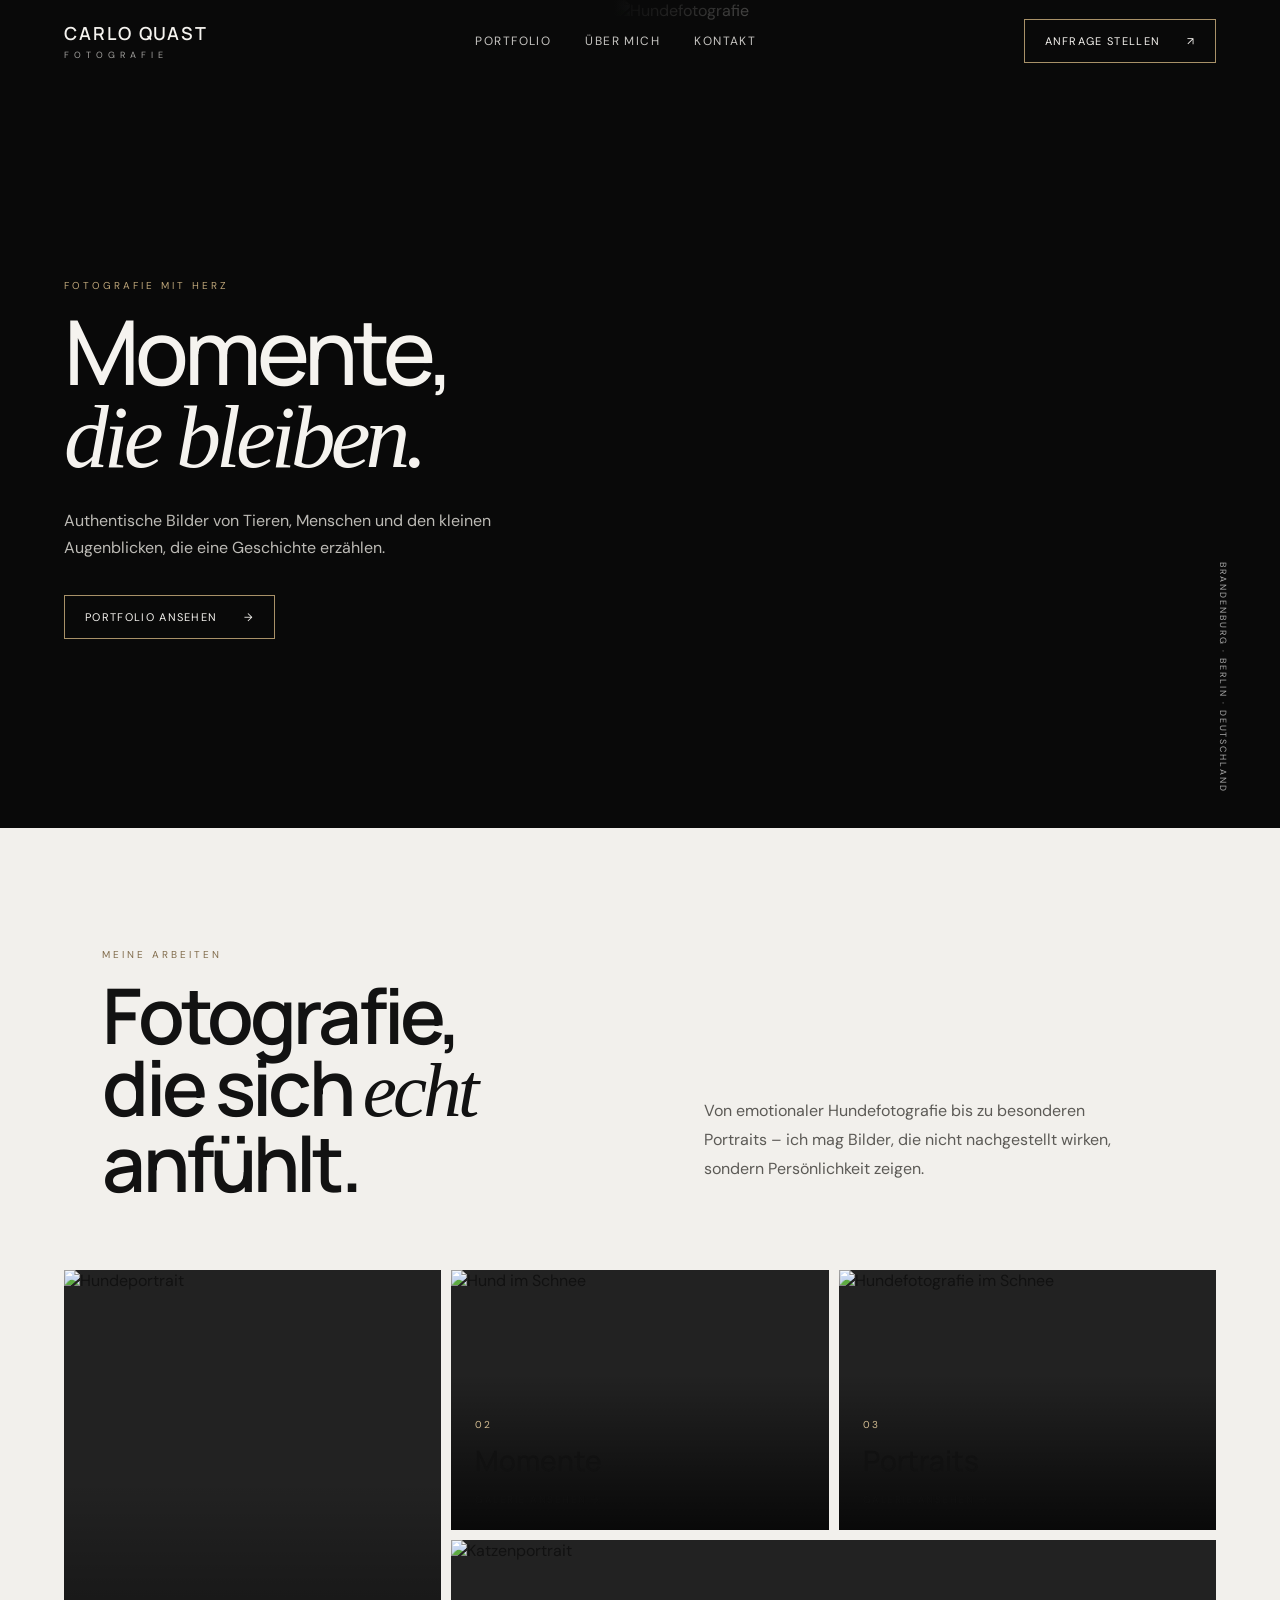
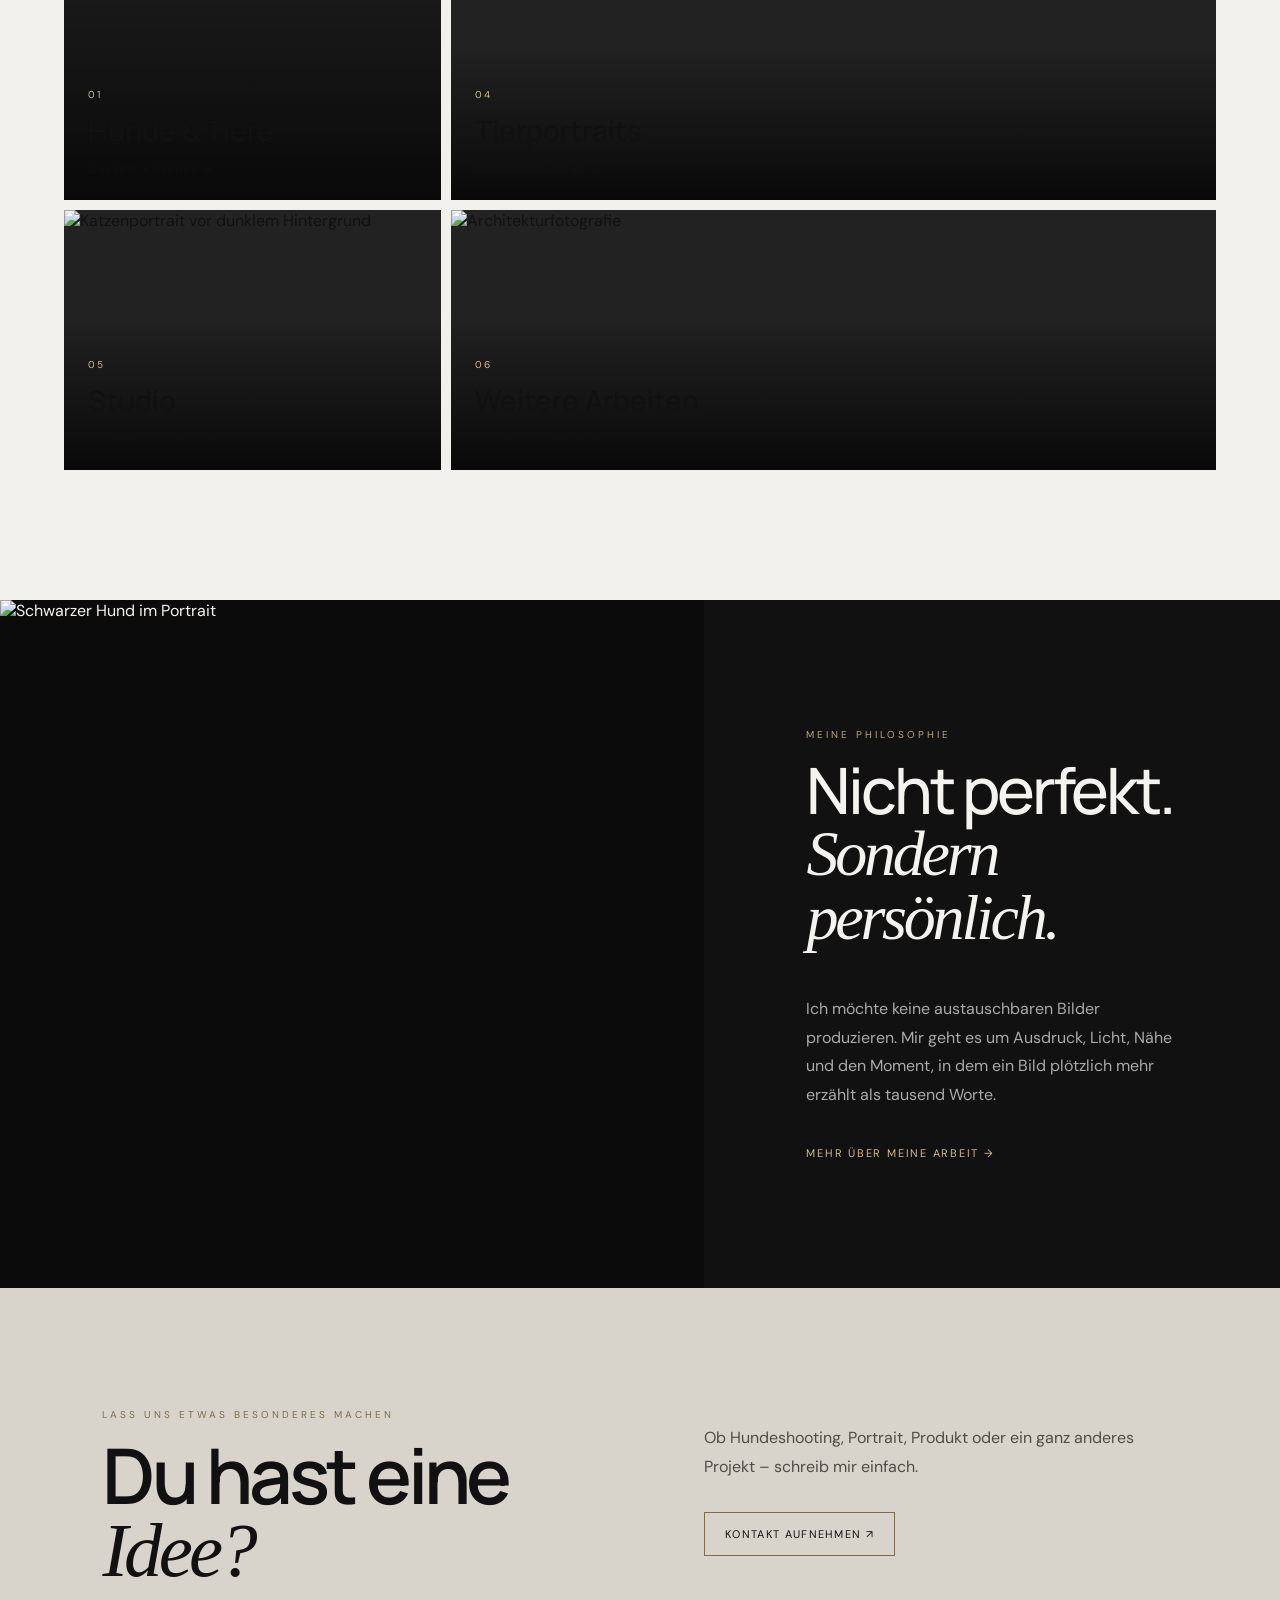
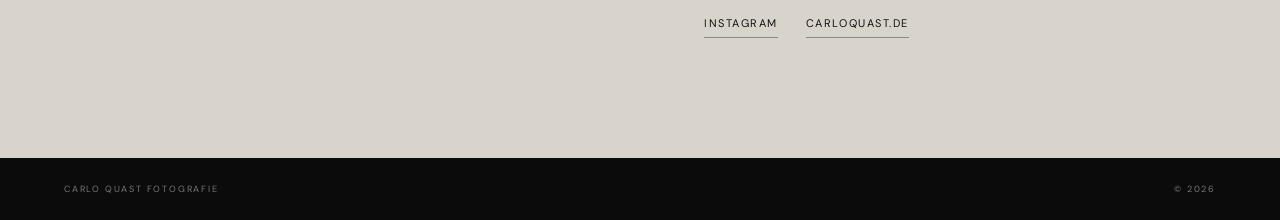
==== index.html @ d17c8941 "Add files via upload" ====
<!doctype html>
<html lang="de">
<head>
  <meta charset="utf-8">
  <meta name="viewport" content="width=device-width, initial-scale=1">
  <meta name="description" content="Carlo Quast Fotografie – Hunde, Tiere, Portraits und besondere Momente.">
  <title>Carlo Quast — Fotografie</title>
  <link rel="preconnect" href="https://fonts.googleapis.com">
  <link rel="preconnect" href="https://fonts.gstatic.com" crossorigin>
  <link href="https://fonts.googleapis.com/css2?family=DM+Sans:wght@400;500;600&family=Manrope:wght@400;500;600;700&display=swap" rel="stylesheet">
  <link rel="stylesheet" href="style.css">
</head>
<body>
<header class="nav">
  <a class="brand" href="#top"><span>CARLO QUAST</span><small>FOTOGRAFIE</small></a>
  <nav>
    <a href="#portfolio">Portfolio</a>
    <a href="#about">Über mich</a>
    <a href="#contact">Kontakt</a>
  </nav>
  <a class="nav-cta" href="#contact">Anfrage stellen <span>↗</span></a>
  <button class="menu" aria-label="Menü öffnen">☰</button>
</header>

<main id="top">
<section class="hero">
  <div class="hero-copy">
    <p class="eyebrow">FOTOGRAFIE MIT HERZ</p>
    <h1>Momente,<br><em>die bleiben.</em></h1>
    <p class="lead">Authentische Bilder von Tieren, Menschen und den kleinen Augenblicken, die eine Geschichte erzählen.</p>
    <a class="button" href="#portfolio">Portfolio ansehen <span>→</span></a>
  </div>
  <div class="hero-image"><img src="images/hund-01.jpeg" alt="Hundefotografie"></div>
  <div class="hero-meta">BRANDENBURG · BERLIN · DEUTSCHLAND</div>
</section>

<section class="intro" id="portfolio">
  <div>
    <p class="eyebrow">MEINE ARBEITEN</p>
    <h2>Fotografie,<br>die sich <em>echt</em> anfühlt.</h2>
  </div>
  <p>Von emotionaler Hundefotografie bis zu besonderen Portraits – ich mag Bilder, die nicht nachgestellt wirken, sondern Persönlichkeit zeigen.</p>
</section>

<section class="gallery">
  <article class="tile tall"><img src="images/hund-02.jpeg" alt="Hundeportrait"><div><span>01</span><h3>Hunde & Tiere</h3><a href="#contact">Galerie ansehen →</a></div></article>
  <article class="tile"><img src="images/winter-hund.jpeg" alt="Hund im Schnee"><div><span>02</span><h3>Momente</h3><a href="#contact">Galerie ansehen →</a></div></article>
  <article class="tile dark"><img src="images/hund-03.jpeg" alt="Hundefotografie im Schnee"><div><span>03</span><h3>Portraits</h3><a href="#contact">Galerie ansehen →</a></div></article>
  <article class="tile wide"><img src="images/katze-01.jpeg" alt="Katzenportrait"><div><span>04</span><h3>Tierportraits</h3><a href="#contact">Galerie ansehen →</a></div></article>
  <article class="tile"><img src="images/katze-02.jpeg" alt="Katzenportrait vor dunklem Hintergrund"><div><span>05</span><h3>Studio</h3><a href="#contact">Galerie ansehen →</a></div></article>
  <article class="tile wide"><img src="images/architektur.jpeg" alt="Architekturfotografie"><div><span>06</span><h3>Weitere Arbeiten</h3><a href="#contact">Galerie ansehen →</a></div></article>
</section>

<section class="statement">
  <div class="statement-image"><img src="images/hund-04.jpeg" alt="Schwarzer Hund im Portrait"></div>
  <div class="statement-copy">
    <p class="eyebrow">MEINE PHILOSOPHIE</p>
    <h2>Nicht perfekt.<br><em>Sondern persönlich.</em></h2>
    <p>Ich möchte keine austauschbaren Bilder produzieren. Mir geht es um Ausdruck, Licht, Nähe und den Moment, in dem ein Bild plötzlich mehr erzählt als tausend Worte.</p>
    <a class="text-link" href="#contact">Mehr über meine Arbeit →</a>
  </div>
</section>

<section class="contact" id="contact">
  <div>
    <p class="eyebrow">LASS UNS ETWAS BESONDERES MACHEN</p>
    <h2>Du hast eine<br><em>Idee?</em></h2>
  </div>
  <div class="contact-right">
    <p>Ob Hundeshooting, Portrait, Produkt oder ein ganz anderes Projekt – schreib mir einfach.</p>
    <a class="button light" href="mailto:info@carloquast.de">Kontakt aufnehmen ↗</a>
    <div class="socials">
      <a href="https://instagram.com/carlography_" target="_blank" rel="noopener">Instagram</a>
      <a href="https://carloquast.de" target="_blank" rel="noopener">carloquast.de</a>
    </div>
  </div>
</section>
</main>

<footer><span>CARLO QUAST FOTOGRAFIE</span><span>© 2026</span></footer>
<script src="script.js"></script>
</body>
</html>
---- style.css ----
*{box-sizing:border-box}html{scroll-behavior:smooth}body{margin:0;background:#0b0b0b;color:#f5f3ef;font-family:"DM Sans",sans-serif}a{color:inherit;text-decoration:none}img{display:block;width:100%;height:100%;object-fit:cover}.nav{height:82px;display:flex;align-items:center;justify-content:space-between;padding:0 5vw;position:absolute;z-index:10;width:100%;background:linear-gradient(#090909aa,transparent)}.brand{display:flex;flex-direction:column;letter-spacing:.12em}.brand span{font:600 18px Manrope,sans-serif}.brand small{font-size:9px;letter-spacing:.55em;margin-top:4px;opacity:.65}.nav nav{display:flex;gap:34px;font-size:12px;text-transform:uppercase;letter-spacing:.12em}.nav nav a{opacity:.8}.nav-cta,.button{border:1px solid #a89168;padding:14px 20px;text-transform:uppercase;letter-spacing:.12em;font-size:11px}.nav-cta span,.button span{margin-left:22px}.menu{display:none;background:none;border:0;color:white;font-size:23px}.hero{min-height:92vh;display:grid;grid-template-columns:48% 52%;position:relative;overflow:hidden;background:#090909}.hero-copy{padding:20vh 5vw 10vh;z-index:2;display:flex;flex-direction:column;justify-content:center}.eyebrow{font-size:10px;letter-spacing:.3em;color:#bda579;margin:0 0 18px}.hero h1{font:500 clamp(58px,7vw,104px)/.92 Manrope,sans-serif;letter-spacing:-.055em;margin:0 0 28px}.hero h1 em,h2 em{font-family:Georgia,serif;font-weight:400}.lead{max-width:440px;color:#bdbbb6;line-height:1.7;font-size:16px;margin:0 0 34px}.button{width:max-content}.hero-image{position:relative}.hero-image:after{content:"";position:absolute;inset:0;background:linear-gradient(90deg,#090909 0%,transparent 35%),linear-gradient(0deg,#09090922,transparent 30%)}.hero-meta{position:absolute;right:4vw;bottom:35px;font-size:9px;letter-spacing:.22em;writing-mode:vertical-rl;color:#aaa;z-index:3}.intro{padding:120px 8vw 70px;display:grid;grid-template-columns:1fr 1fr;gap:10vw;background:#f2f0ec;color:#121212}.intro .eyebrow{color:#806b4b}.intro h2,.contact h2{font:600 clamp(48px,6vw,82px)/.94 Manrope,sans-serif;letter-spacing:-.05em;margin:0}.intro>p{align-self:end;max-width:430px;color:#5c5a56;line-height:1.8}.gallery{background:#f2f0ec;color:#111;padding:0 5vw 130px;display:grid;grid-template-columns:repeat(12,1fr);grid-auto-rows:260px;gap:10px}.tile{grid-column:span 4;position:relative;overflow:hidden;background:#222}.tile.tall{grid-row:span 2}.tile.wide{grid-column:span 8}.tile:after{content:"";position:absolute;inset:0;background:linear-gradient(0deg,#000b,transparent 60%)}.tile div{position:absolute;z-index:2;left:24px;bottom:22px}.tile span{font-size:10px;letter-spacing:.2em;color:#d3bc91}.tile h3{font:500 28px Manrope,sans-serif;margin:8px 0}.tile a{font-size:10px;letter-spacing:.15em;text-transform:uppercase}.tile img{transition:transform .7s ease;filter:saturate(.9)}.tile:hover img{transform:scale(1.04)}.statement{display:grid;grid-template-columns:55% 45%;min-height:650px}.statement-image{height:650px}.statement-copy{padding:10vw 8vw;background:#111;display:flex;flex-direction:column;justify-content:center}.statement-copy h2{font:500 clamp(48px,5vw,76px)/.96 Manrope,sans-serif;letter-spacing:-.05em;margin:0 0 30px}.statement-copy>p:not(.eyebrow){color:#aaa;line-height:1.8;max-width:420px}.text-link{margin-top:20px;font-size:11px;letter-spacing:.16em;text-transform:uppercase;color:#d2bb91}.contact{padding:120px 8vw;display:grid;grid-template-columns:1fr 1fr;gap:10vw;background:#d8d4cc;color:#111}.contact .eyebrow{color:#806b4b}.contact-right{align-self:end}.contact-right>p{max-width:430px;line-height:1.8;color:#4e4c48;margin-bottom:30px}.button.light{display:inline-block;color:#111;border-color:#806b4b}.socials{display:flex;gap:28px;margin-top:60px;font-size:11px;text-transform:uppercase;letter-spacing:.14em}.socials a{border-bottom:1px solid #888;padding-bottom:7px}footer{padding:25px 5vw;display:flex;justify-content:space-between;color:#777;background:#0b0b0b;font-size:9px;letter-spacing:.2em}@media(max-width:800px){.nav{height:72px;padding:0 6vw}.nav nav,.nav-cta{display:none}.menu{display:block}.brand span{font-size:16px}.hero{min-height:100svh;display:block}.hero-image{position:absolute;inset:0}.hero-image:after{background:linear-gradient(90deg,#090909dd 0%,#09090955 60%,#09090933),linear-gradient(0deg,#090909 0%,transparent 55%)}.hero-copy{min-height:100svh;padding:150px 8vw 70px;justify-content:flex-end}.hero h1{font-size:58px}.lead{font-size:14px}.hero-meta{display:none}.intro{padding:80px 8vw 55px;display:block}.intro h2{font-size:48px;margin-bottom:35px}.gallery{padding:0 5vw 80px;display:grid;grid-template-columns:1fr 1fr;grid-auto-rows:220px;gap:7px}.tile,.tile.wide{grid-column:span 1}.tile.tall{grid-row:span 2}.tile:nth-child(3){grid-column:span 2}.tile:nth-child(6){grid-column:span 2}.tile h3{font-size:20px}.tile div{left:15px;bottom:15px}.statement{display:block}.statement-image{height:440px}.statement-copy{padding:75px 8vw 90px}.statement-copy h2{font-size:50px}.contact{padding:80px 8vw;display:block}.contact h2{font-size:55px;margin-bottom:50px}.socials{margin-top:45px;flex-direction:column;gap:18px}footer{padding:22px 6vw;letter-spacing:.12em;font-size:8px}}
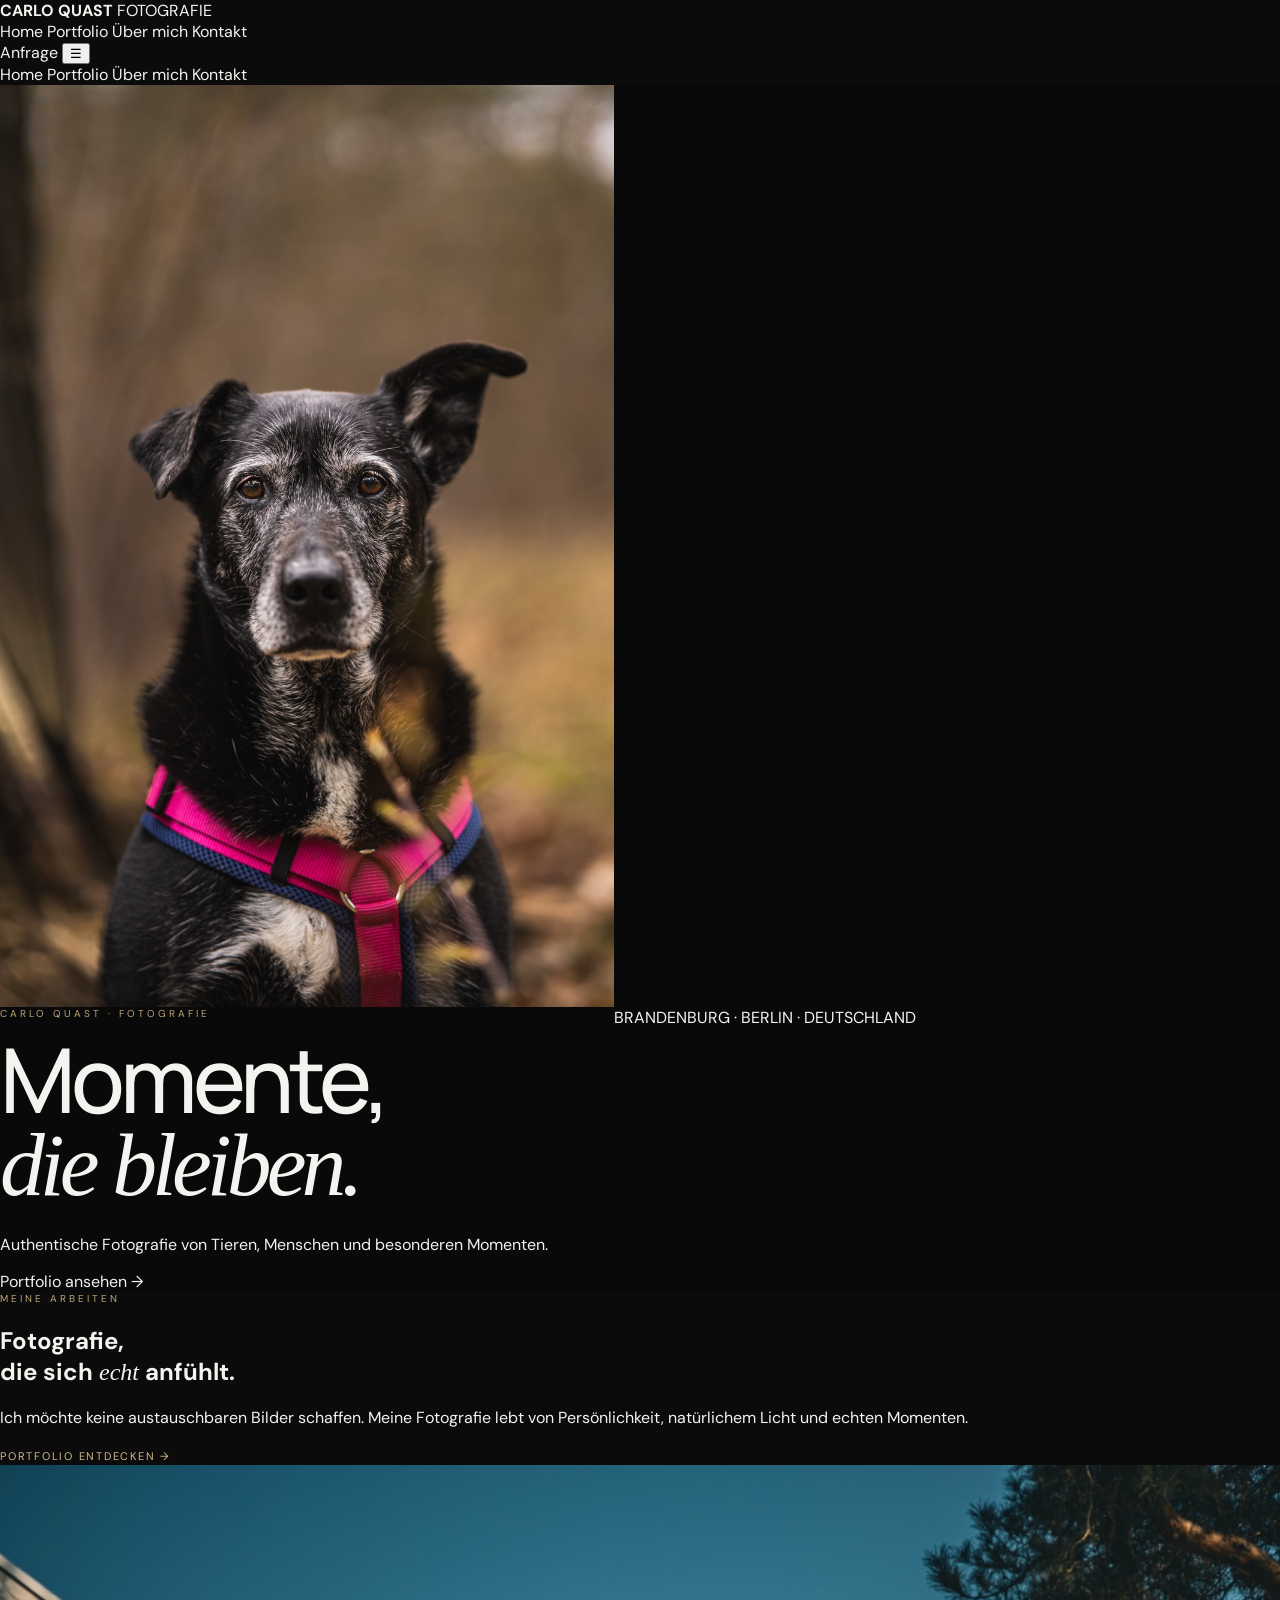
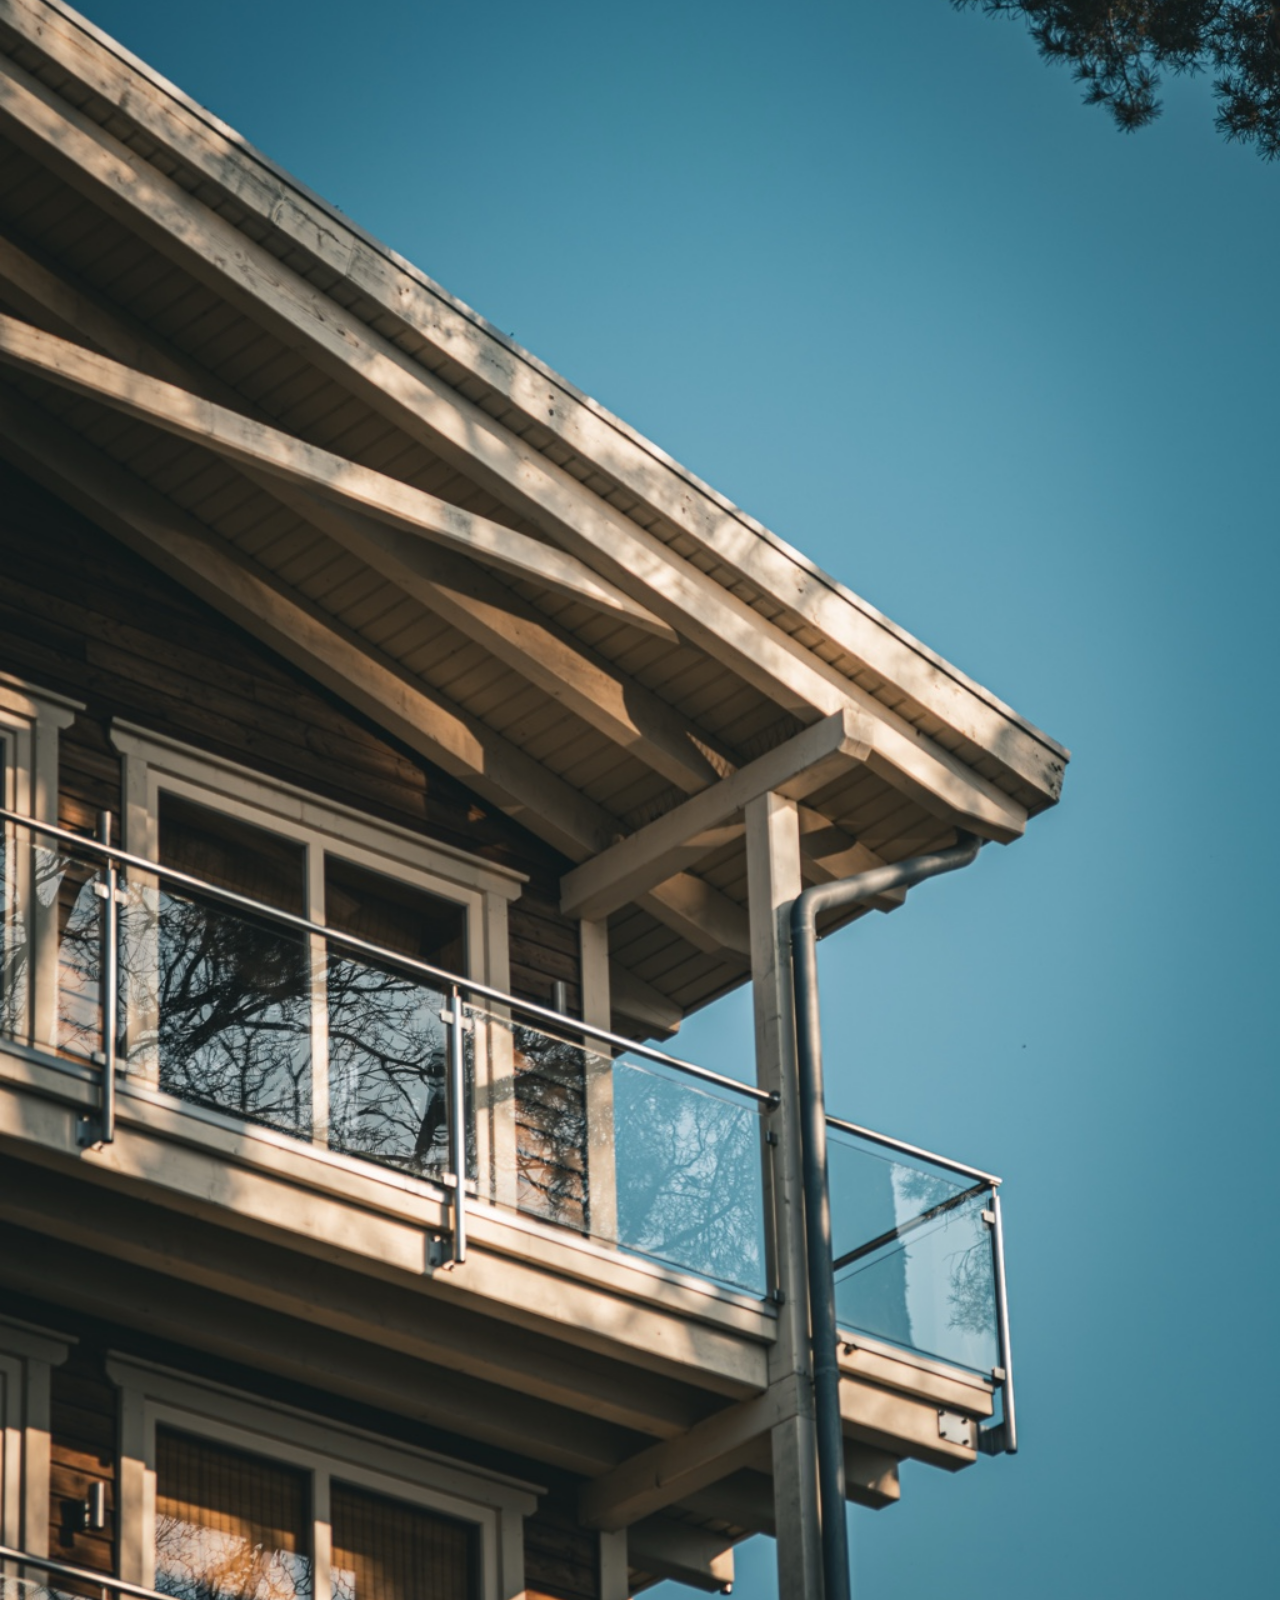
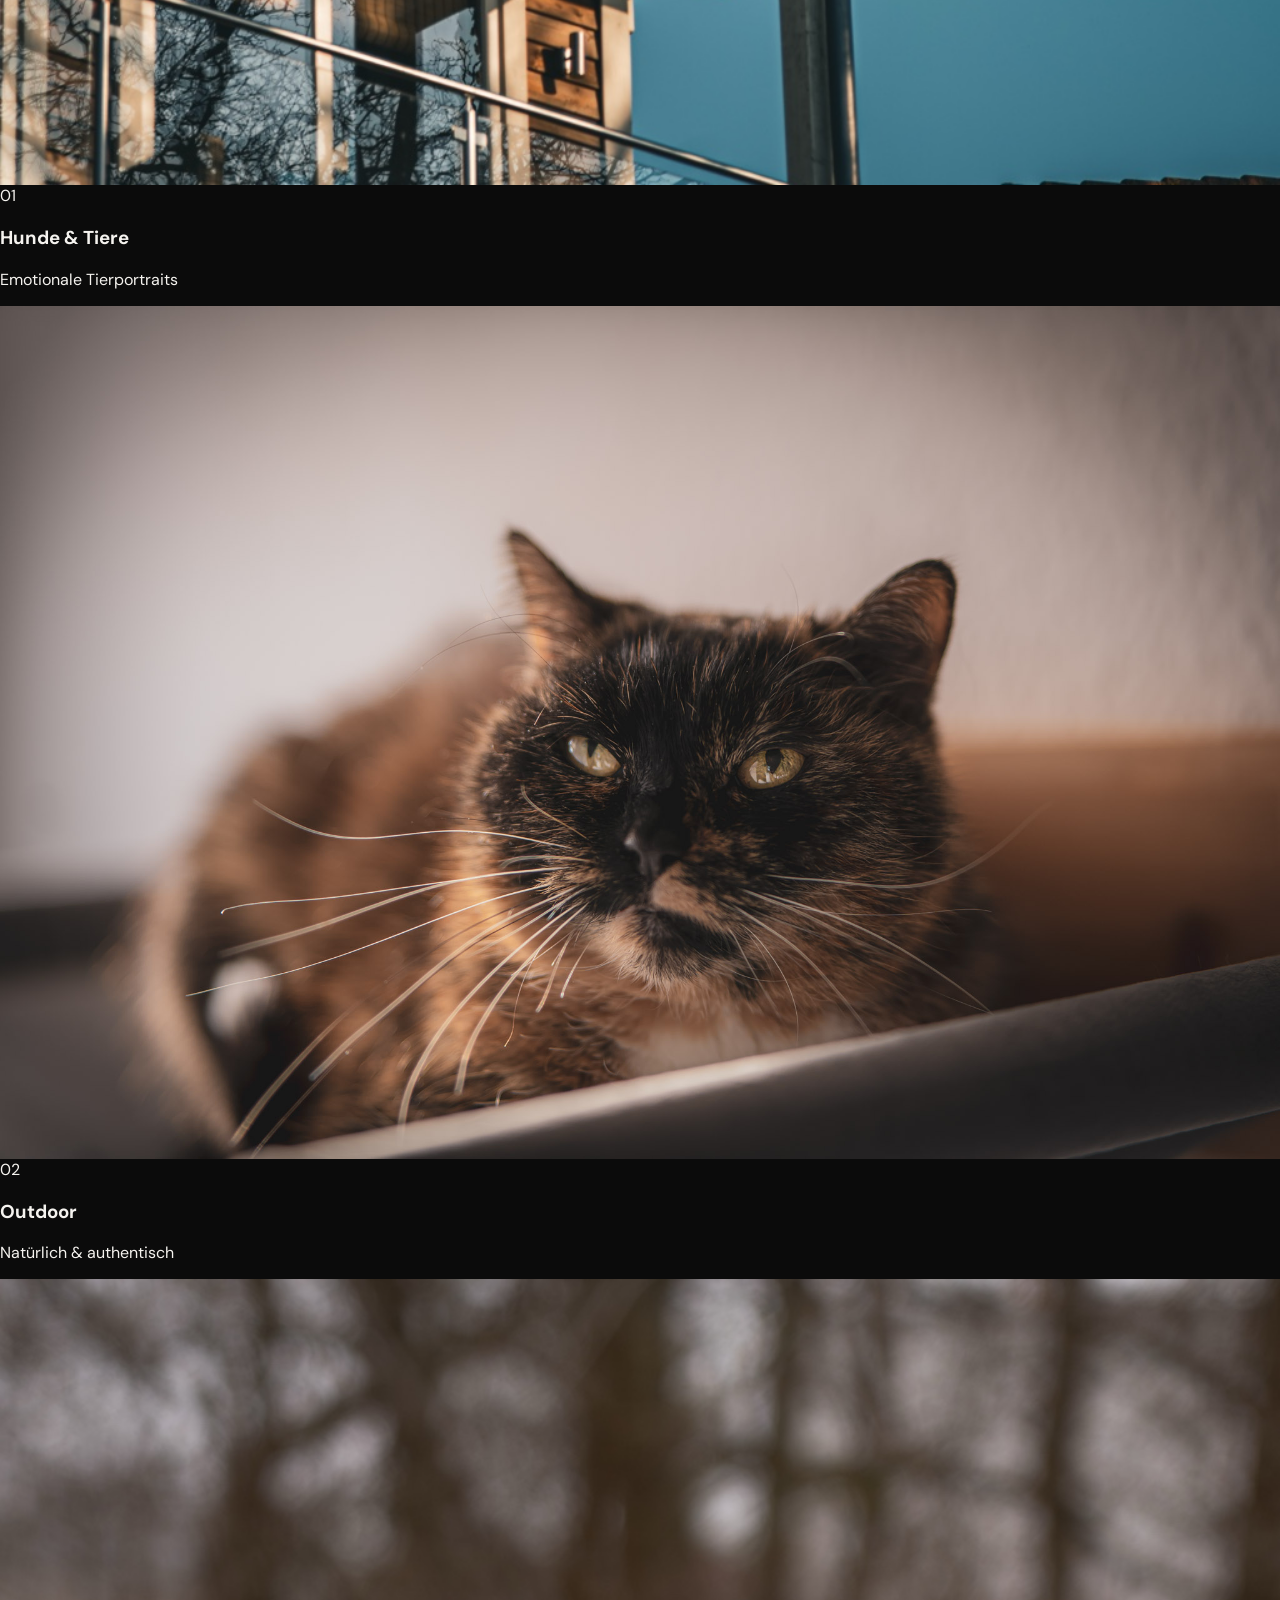
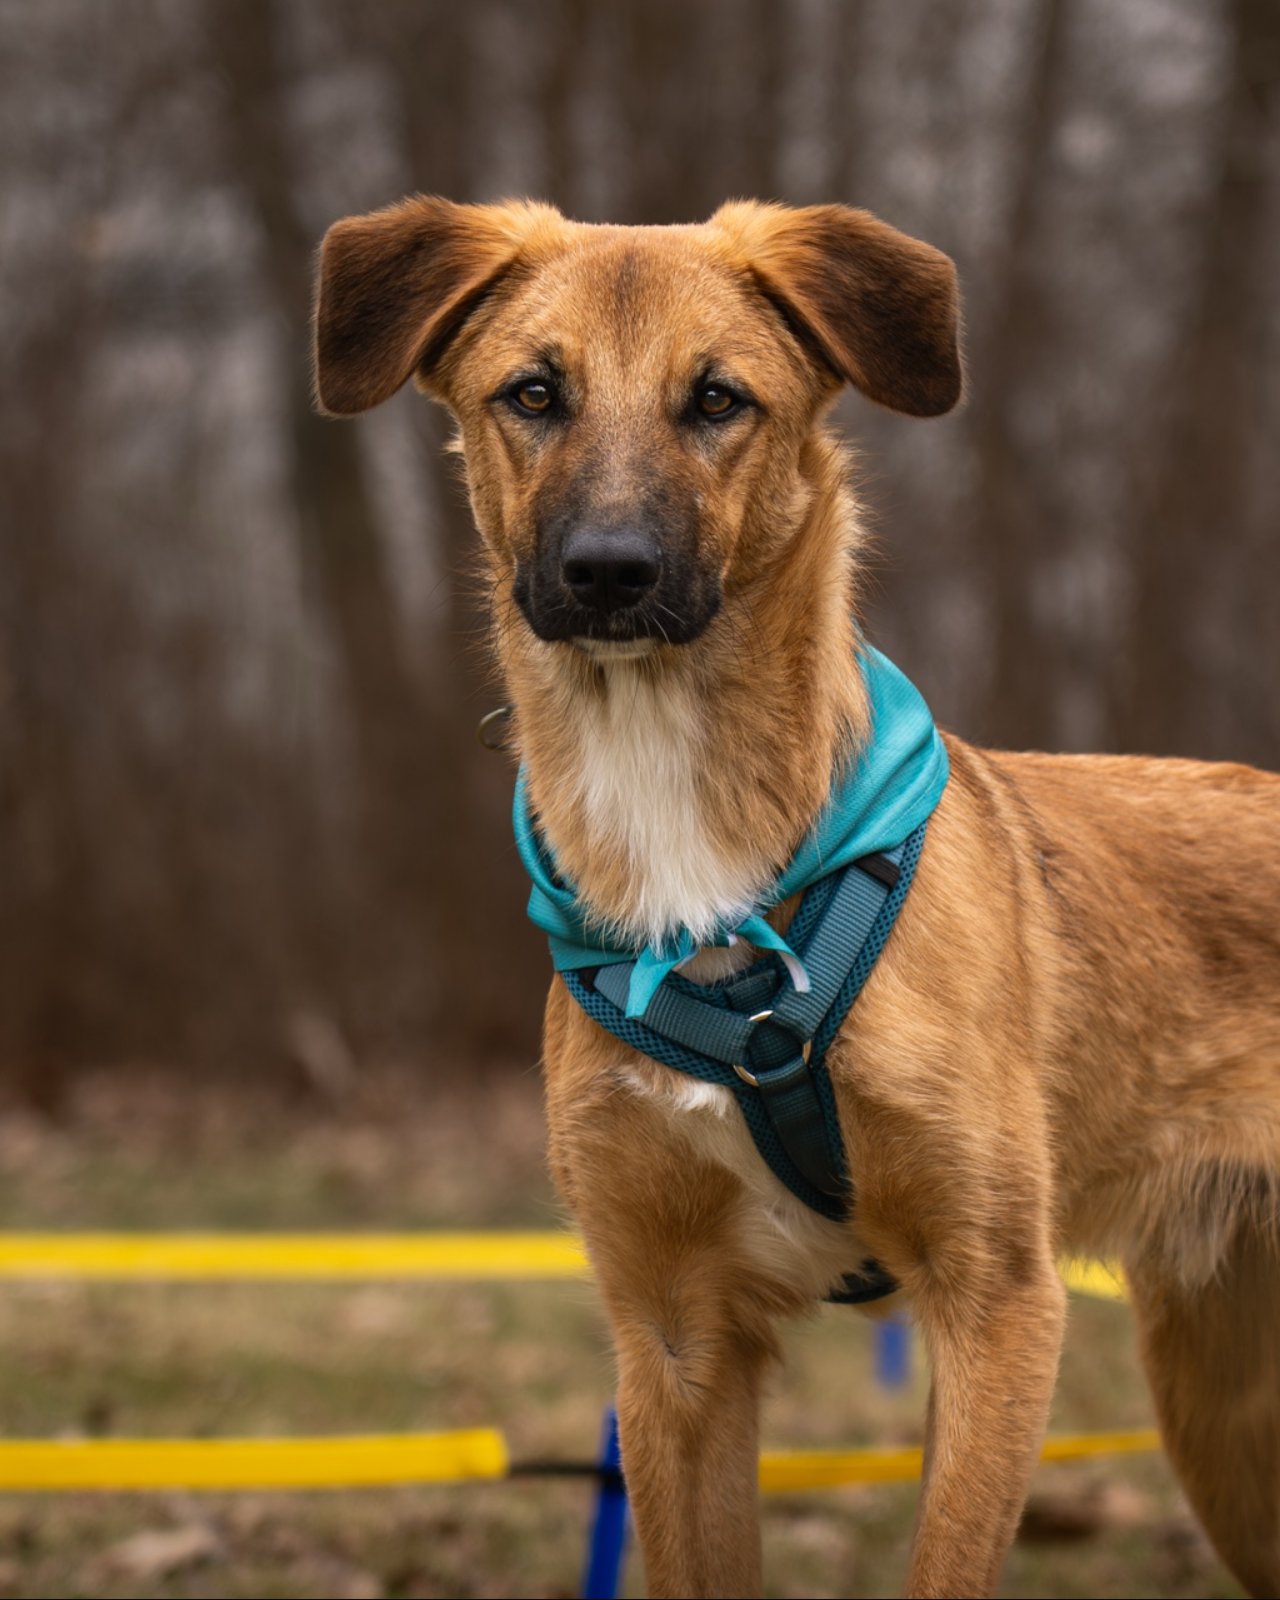
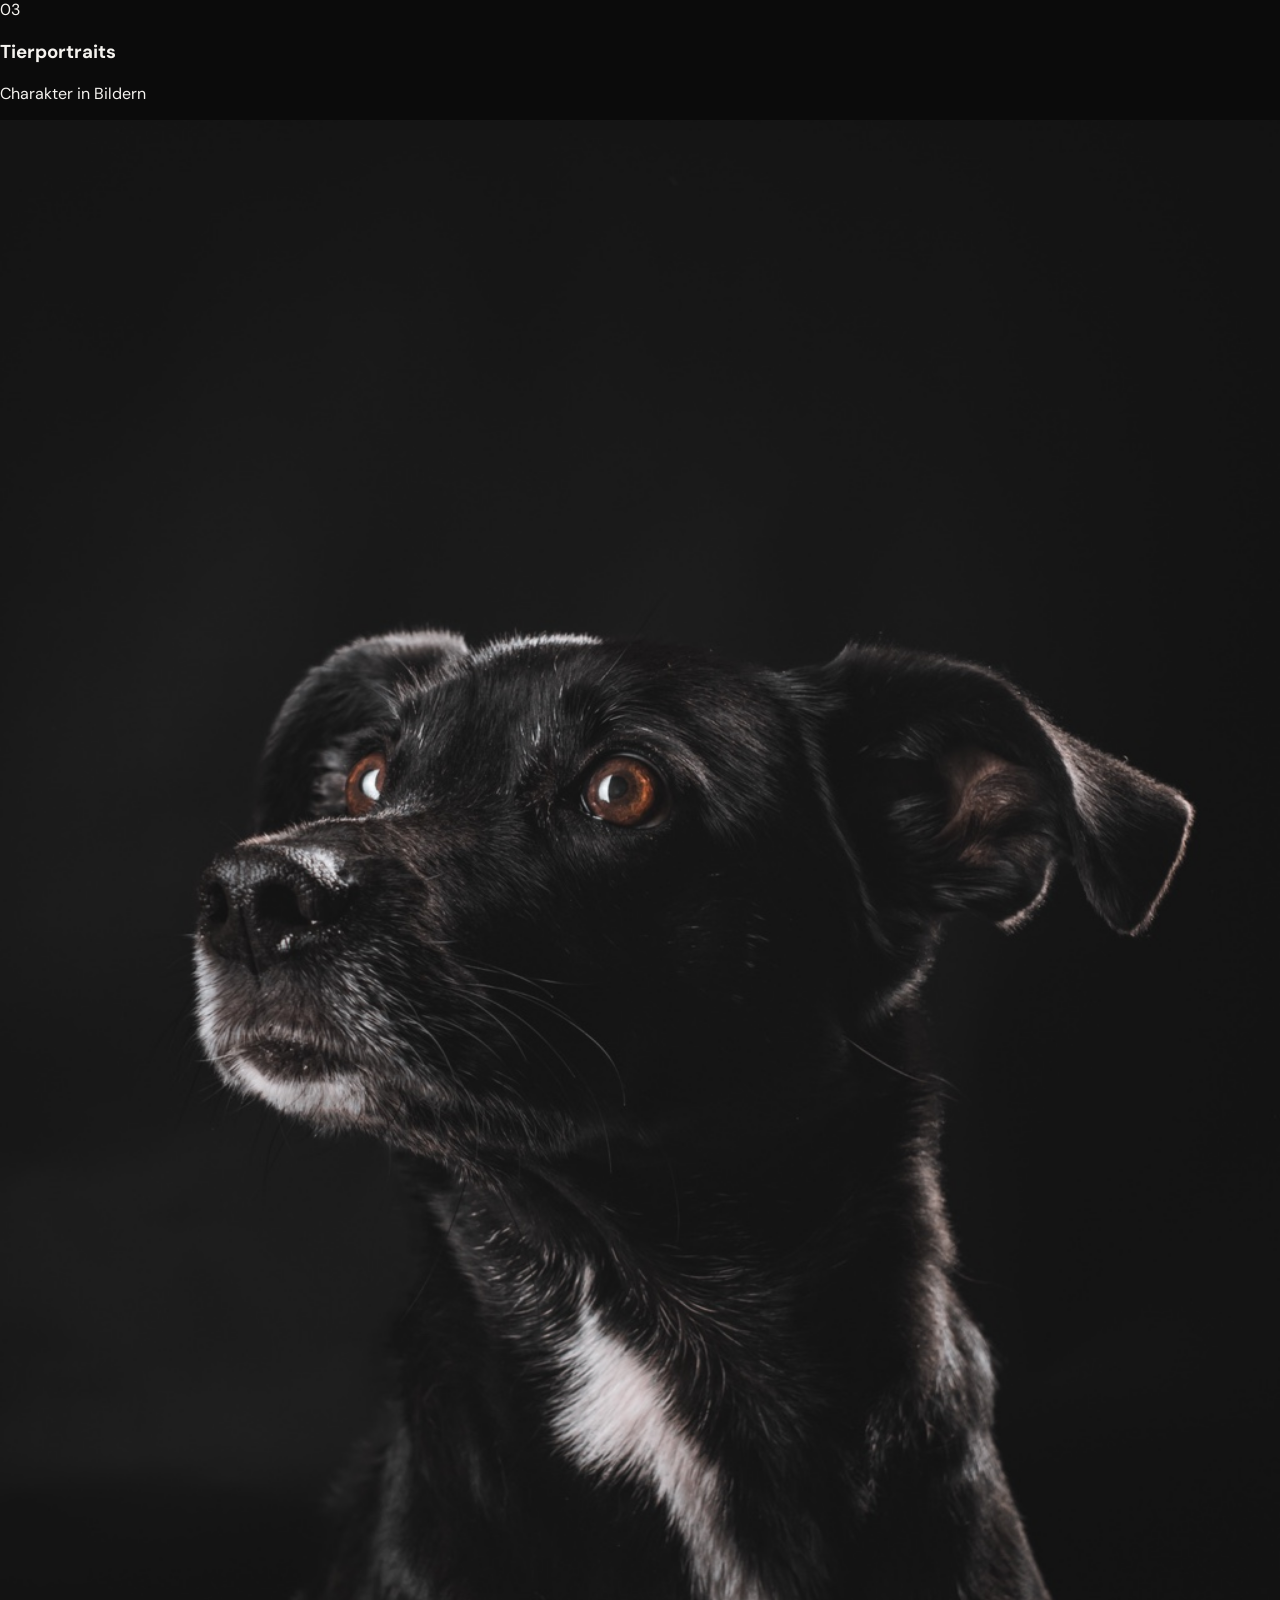
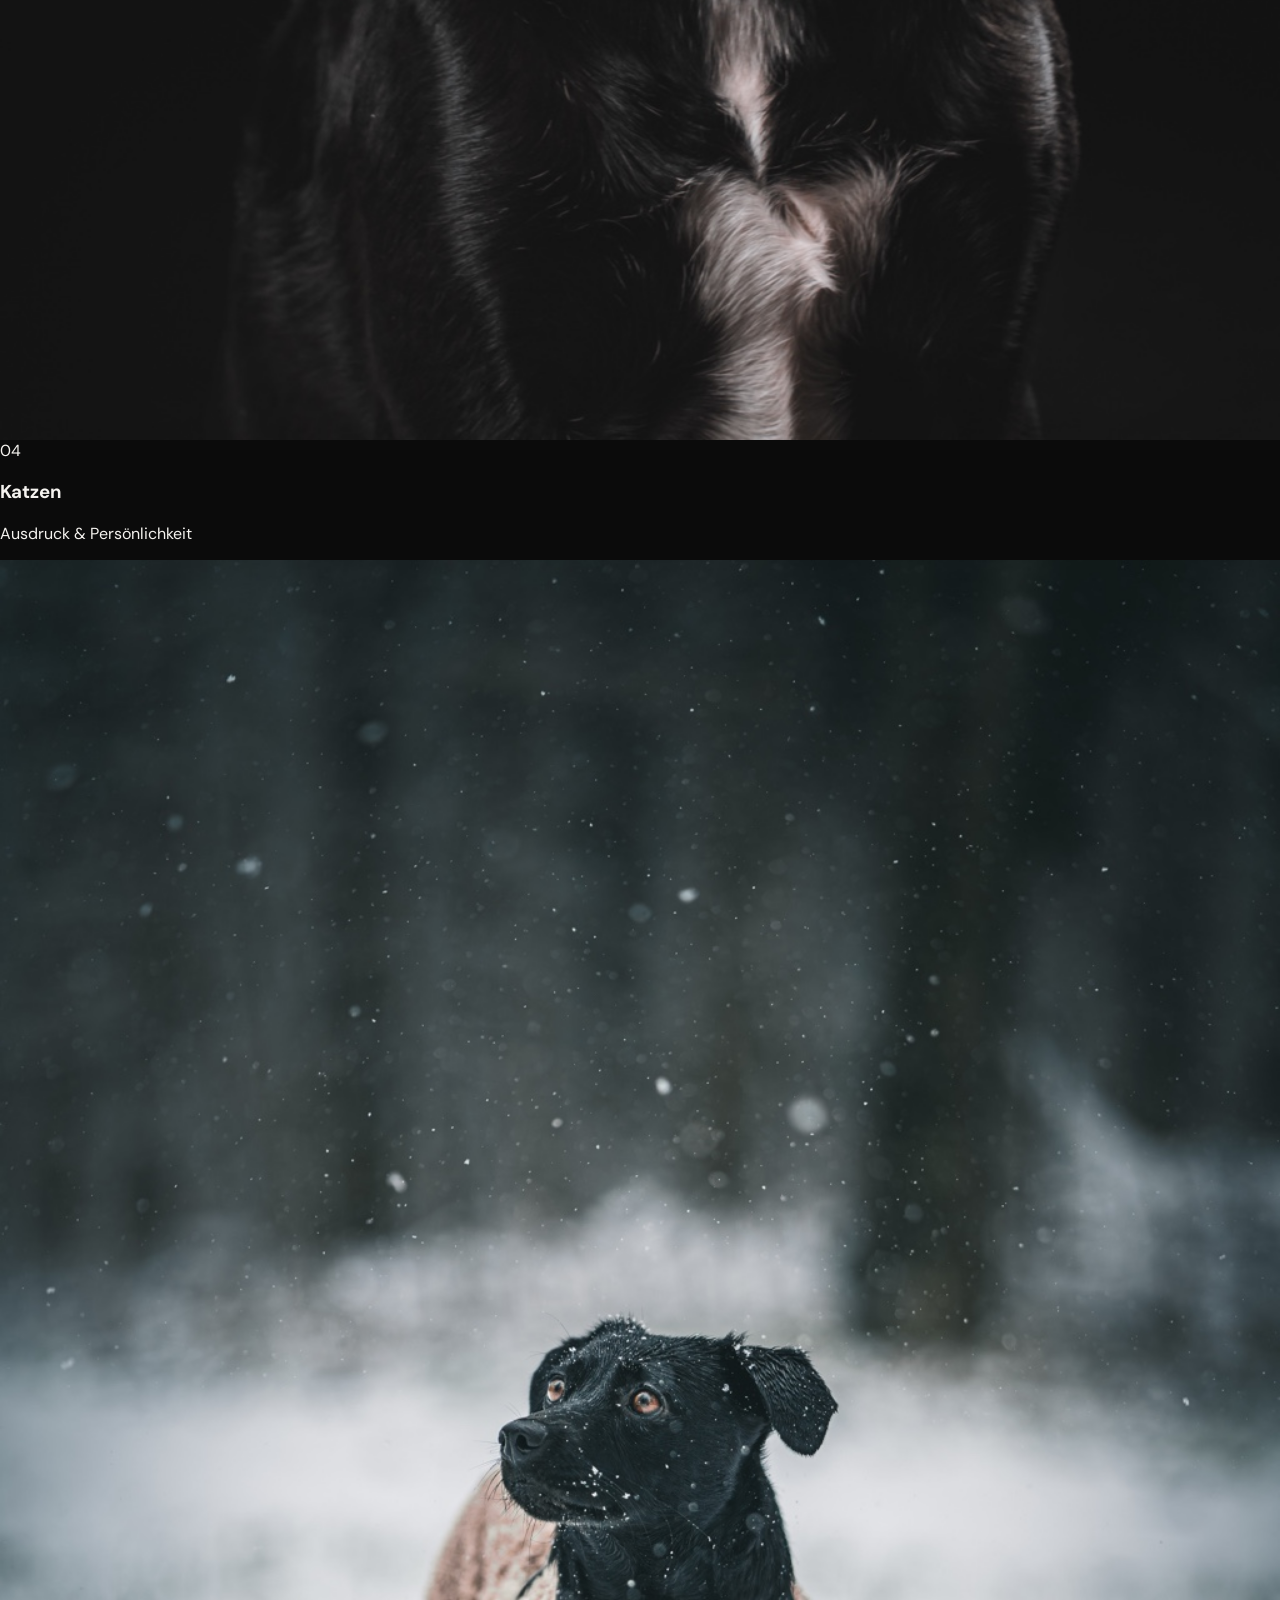
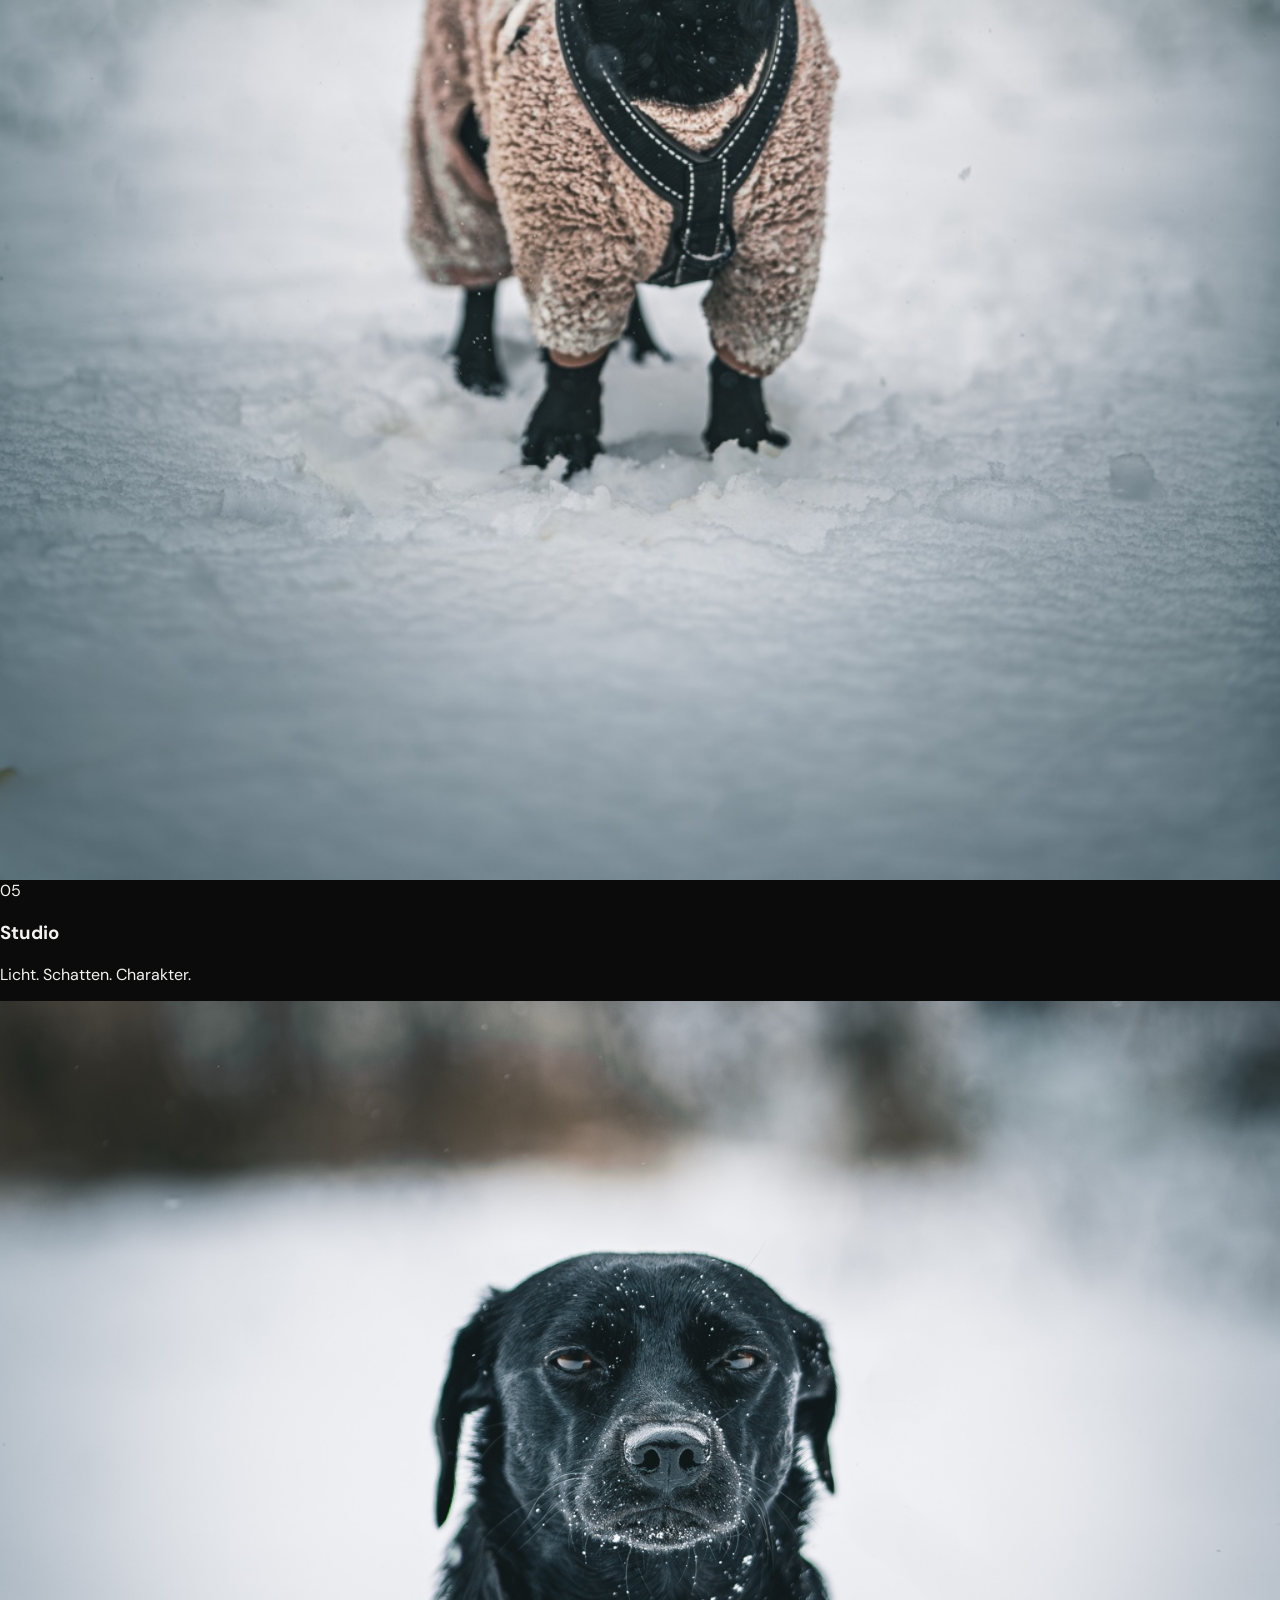
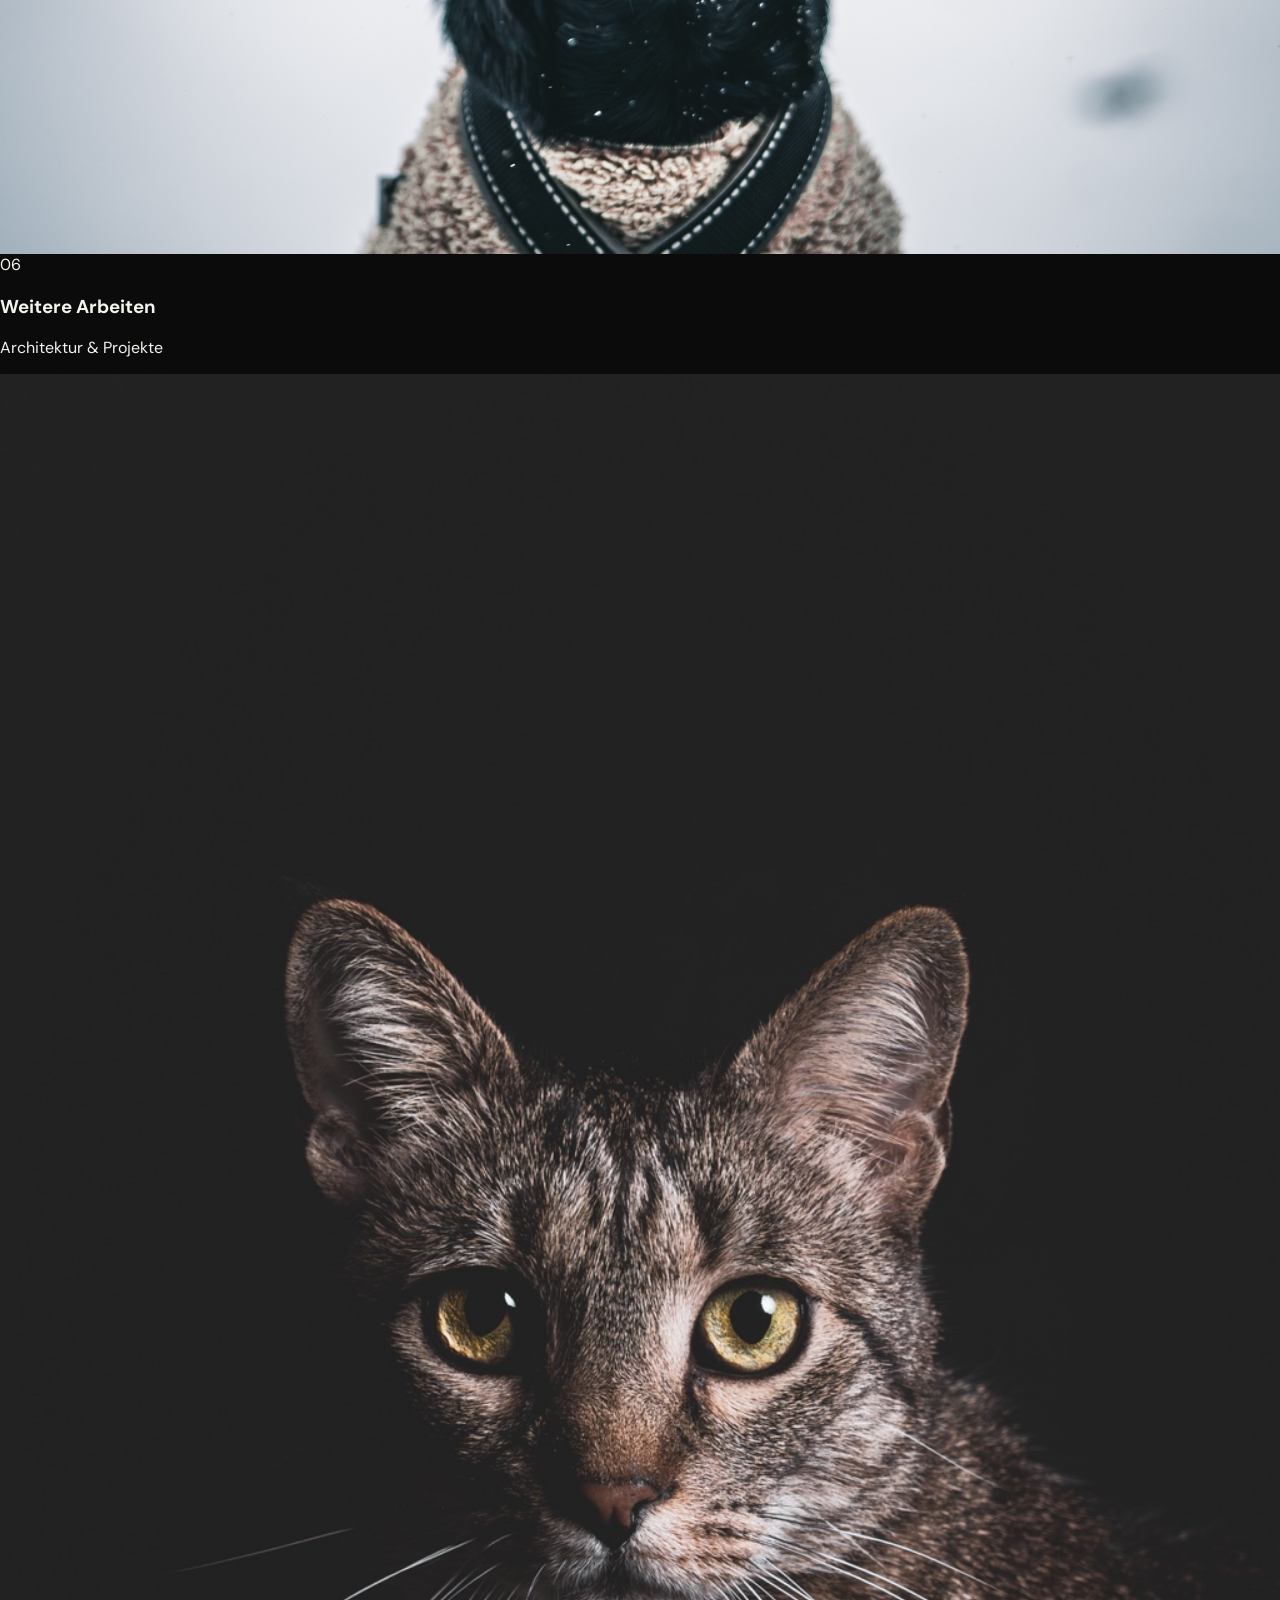
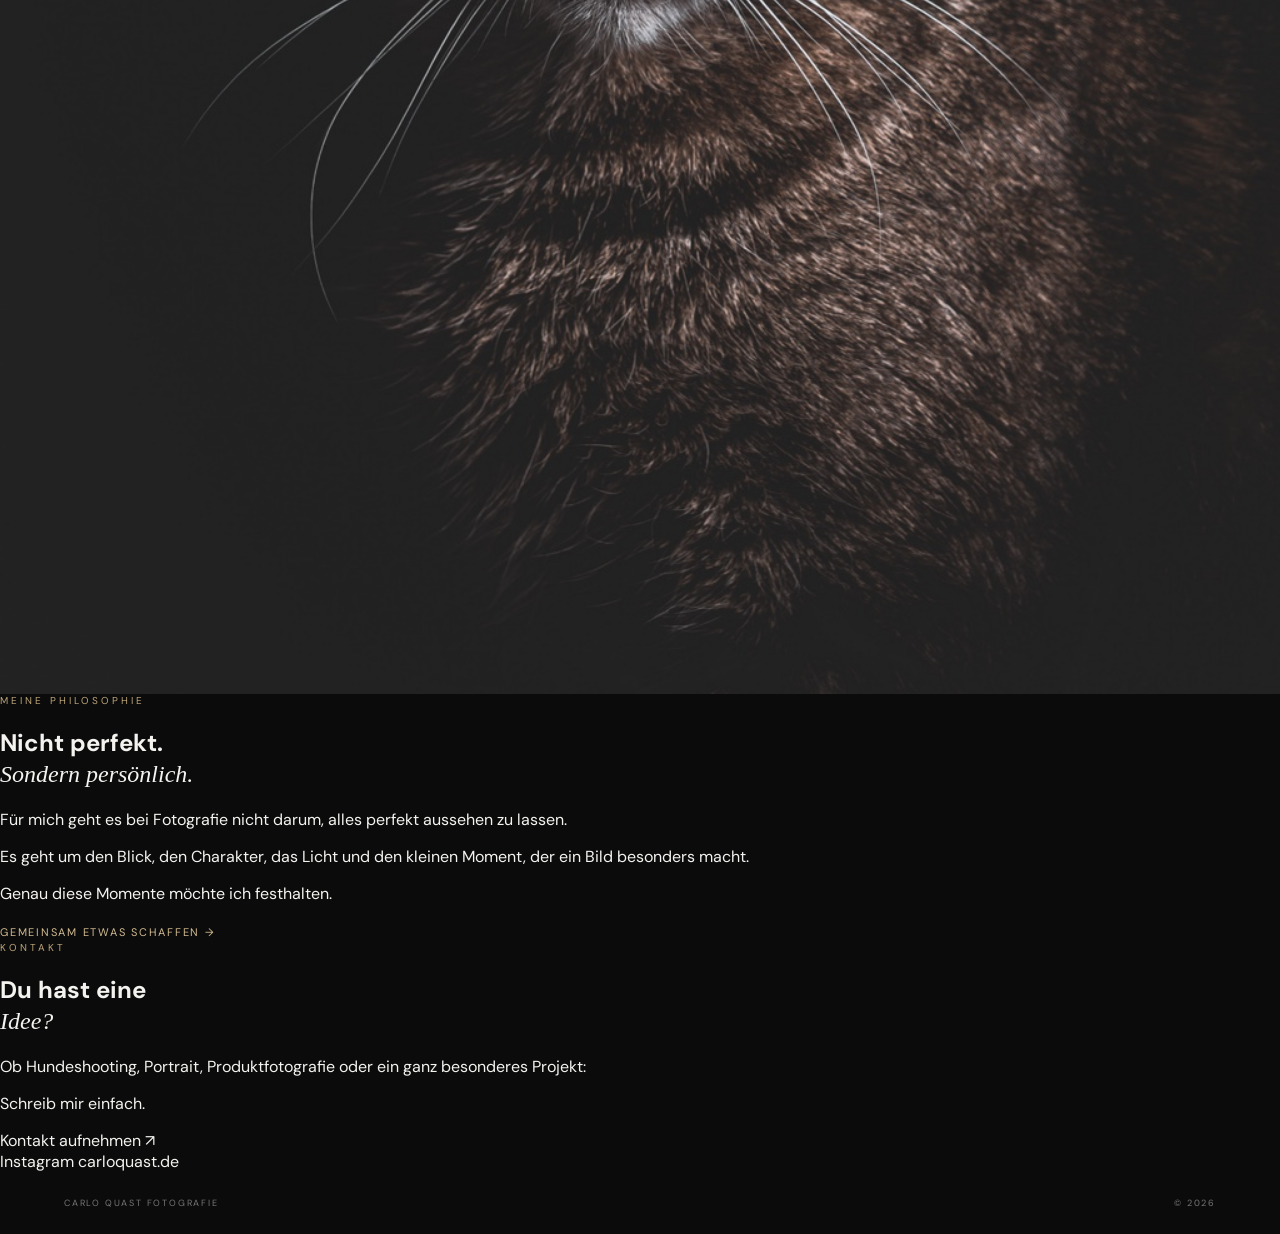
==== commit d8125c51: "Update index.html" ====
--- a/index.html
+++ b/index.html
@@ -1,83 +1,459 @@
-<!doctype html>
+<!DOCTYPE html>
 <html lang="de">
 <head>
-  <meta charset="utf-8">
-  <meta name="viewport" content="width=device-width, initial-scale=1">
-  <meta name="description" content="Carlo Quast Fotografie – Hunde, Tiere, Portraits und besondere Momente.">
-  <title>Carlo Quast — Fotografie</title>
-  <link rel="preconnect" href="https://fonts.googleapis.com">
-  <link rel="preconnect" href="https://fonts.gstatic.com" crossorigin>
-  <link href="https://fonts.googleapis.com/css2?family=DM+Sans:wght@400;500;600&family=Manrope:wght@400;500;600;700&display=swap" rel="stylesheet">
-  <link rel="stylesheet" href="style.css">
+    <meta charset="UTF-8">
+    <meta name="viewport" content="width=device-width, initial-scale=1.0">
+
+    <title>Carlo Quast Fotografie</title>
+
+    <meta
+        name="description"
+        content="Carlo Quast Fotografie – authentische Tier-, Portrait- und Produktfotografie aus Brandenburg."
+    >
+
+    <link rel="preconnect" href="https://fonts.googleapis.com">
+    <link rel="preconnect" href="https://fonts.gstatic.com" crossorigin>
+
+    <link
+        href="https://fonts.googleapis.com/css2?family=DM+Sans:wght@400;500;600&family=Manrope:wght@400;500;600;700&display=swap"
+        rel="stylesheet"
+    >
+
+    <link rel="stylesheet" href="style.css">
 </head>
+
 <body>
-<header class="nav">
-  <a class="brand" href="#top"><span>CARLO QUAST</span><small>FOTOGRAFIE</small></a>
-  <nav>
+
+<!-- =========================
+     NAVIGATION
+========================= -->
+
+<header class="navbar">
+
+    <a href="#home" class="logo">
+        <strong>CARLO QUAST</strong>
+        <span>FOTOGRAFIE</span>
+    </a>
+
+    <nav class="desktop-nav">
+        <a href="#home">Home</a>
+        <a href="#portfolio">Portfolio</a>
+        <a href="#about">Über mich</a>
+        <a href="#contact">Kontakt</a>
+    </nav>
+
+    <a href="#contact" class="nav-button">
+        Anfrage
+    </a>
+
+    <button class="mobile-menu-button" aria-label="Menü öffnen">
+        ☰
+    </button>
+
+</header>
+
+
+<!-- =========================
+     MOBILE MENU
+========================= -->
+
+<div class="mobile-menu">
+
+    <a href="#home">Home</a>
     <a href="#portfolio">Portfolio</a>
     <a href="#about">Über mich</a>
     <a href="#contact">Kontakt</a>
-  </nav>
-  <a class="nav-cta" href="#contact">Anfrage stellen <span>↗</span></a>
-  <button class="menu" aria-label="Menü öffnen">☰</button>
-</header>
-
-<main id="top">
-<section class="hero">
-  <div class="hero-copy">
-    <p class="eyebrow">FOTOGRAFIE MIT HERZ</p>
-    <h1>Momente,<br><em>die bleiben.</em></h1>
-    <p class="lead">Authentische Bilder von Tieren, Menschen und den kleinen Augenblicken, die eine Geschichte erzählen.</p>
-    <a class="button" href="#portfolio">Portfolio ansehen <span>→</span></a>
-  </div>
-  <div class="hero-image"><img src="images/hund-01.jpeg" alt="Hundefotografie"></div>
-  <div class="hero-meta">BRANDENBURG · BERLIN · DEUTSCHLAND</div>
+
+</div>
+
+
+<main>
+
+<!-- =========================
+     HERO
+========================= -->
+
+<section class="hero" id="home">
+
+    <div class="hero-background">
+
+        <img
+            src="hund-01.jpeg"
+            alt="Hundefotografie von Carlo Quast"
+        >
+
+    </div>
+
+    <div class="hero-overlay"></div>
+
+    <div class="hero-content">
+
+        <p class="eyebrow">
+            CARLO QUAST · FOTOGRAFIE
+        </p>
+
+        <h1>
+            Momente,<br>
+            <em>die bleiben.</em>
+        </h1>
+
+        <p class="hero-text">
+            Authentische Fotografie von Tieren, Menschen
+            und besonderen Momenten.
+        </p>
+
+        <a href="#portfolio" class="primary-button">
+            Portfolio ansehen
+            <span>→</span>
+        </a>
+
+    </div>
+
+    <div class="hero-location">
+        BRANDENBURG · BERLIN · DEUTSCHLAND
+    </div>
+
 </section>
 
-<section class="intro" id="portfolio">
-  <div>
-    <p class="eyebrow">MEINE ARBEITEN</p>
-    <h2>Fotografie,<br>die sich <em>echt</em> anfühlt.</h2>
-  </div>
-  <p>Von emotionaler Hundefotografie bis zu besonderen Portraits – ich mag Bilder, die nicht nachgestellt wirken, sondern Persönlichkeit zeigen.</p>
+
+<!-- =========================
+     INTRO
+========================= -->
+
+<section class="intro-section">
+
+    <div class="intro-heading">
+
+        <p class="eyebrow dark">
+            MEINE ARBEITEN
+        </p>
+
+        <h2>
+            Fotografie,<br>
+            die sich <em>echt</em> anfühlt.
+        </h2>
+
+    </div>
+
+    <div class="intro-text">
+
+        <p>
+            Ich möchte keine austauschbaren Bilder schaffen.
+            Meine Fotografie lebt von Persönlichkeit,
+            natürlichem Licht und echten Momenten.
+        </p>
+
+        <a href="#portfolio" class="text-link">
+            Portfolio entdecken →
+        </a>
+
+    </div>
+
 </section>
 
-<section class="gallery">
-  <article class="tile tall"><img src="images/hund-02.jpeg" alt="Hundeportrait"><div><span>01</span><h3>Hunde & Tiere</h3><a href="#contact">Galerie ansehen →</a></div></article>
-  <article class="tile"><img src="images/winter-hund.jpeg" alt="Hund im Schnee"><div><span>02</span><h3>Momente</h3><a href="#contact">Galerie ansehen →</a></div></article>
-  <article class="tile dark"><img src="images/hund-03.jpeg" alt="Hundefotografie im Schnee"><div><span>03</span><h3>Portraits</h3><a href="#contact">Galerie ansehen →</a></div></article>
-  <article class="tile wide"><img src="images/katze-01.jpeg" alt="Katzenportrait"><div><span>04</span><h3>Tierportraits</h3><a href="#contact">Galerie ansehen →</a></div></article>
-  <article class="tile"><img src="images/katze-02.jpeg" alt="Katzenportrait vor dunklem Hintergrund"><div><span>05</span><h3>Studio</h3><a href="#contact">Galerie ansehen →</a></div></article>
-  <article class="tile wide"><img src="images/architektur.jpeg" alt="Architekturfotografie"><div><span>06</span><h3>Weitere Arbeiten</h3><a href="#contact">Galerie ansehen →</a></div></article>
+
+<!-- =========================
+     PORTFOLIO
+========================= -->
+
+<section class="portfolio-section" id="portfolio">
+
+    <div class="portfolio-grid">
+
+
+        <!-- HUNDE -->
+
+        <article class="portfolio-card card-large">
+
+            <img
+                src="hund-02.jpeg"
+                alt="Hundefotografie"
+            >
+
+            <div class="card-overlay">
+
+                <span>01</span>
+
+                <h3>
+                    Hunde & Tiere
+                </h3>
+
+                <p>
+                    Emotionale Tierportraits
+                </p>
+
+            </div>
+
+        </article>
+
+
+        <!-- WINTER -->
+
+        <article class="portfolio-card">
+
+            <img
+                src="winter-hund.jpeg"
+                alt="Hund im Schnee"
+            >
+
+            <div class="card-overlay">
+
+                <span>02</span>
+
+                <h3>
+                    Outdoor
+                </h3>
+
+                <p>
+                    Natürlich & authentisch
+                </p>
+
+            </div>
+
+        </article>
+
+
+        <!-- HUND PORTRAIT -->
+
+        <article class="portfolio-card dark-card">
+
+            <img
+                src="hund-03.jpeg"
+                alt="Schwarzer Hund im Schnee"
+            >
+
+            <div class="card-overlay">
+
+                <span>03</span>
+
+                <h3>
+                    Tierportraits
+                </h3>
+
+                <p>
+                    Charakter in Bildern
+                </p>
+
+            </div>
+
+        </article>
+
+
+        <!-- KATZE -->
+
+        <article class="portfolio-card wide-card">
+
+            <img
+                src="katze-01.jpeg"
+                alt="Katzenportrait"
+            >
+
+            <div class="card-overlay">
+
+                <span>04</span>
+
+                <h3>
+                    Katzen
+                </h3>
+
+                <p>
+                    Ausdruck & Persönlichkeit
+                </p>
+
+            </div>
+
+        </article>
+
+
+        <!-- STUDIO -->
+
+        <article class="portfolio-card">
+
+            <img
+                src="katze-02.jpeg"
+                alt="Katzenportrait im Studio"
+            >
+
+            <div class="card-overlay">
+
+                <span>05</span>
+
+                <h3>
+                    Studio
+                </h3>
+
+                <p>
+                    Licht. Schatten. Charakter.
+                </p>
+
+            </div>
+
+        </article>
+
+
+        <!-- ARCHITEKTUR -->
+
+        <article class="portfolio-card wide-card">
+
+            <img
+                src="architektur.jpeg"
+                alt="Architekturfotografie"
+            >
+
+            <div class="card-overlay">
+
+                <span>06</span>
+
+                <h3>
+                    Weitere Arbeiten
+                </h3>
+
+                <p>
+                    Architektur & Projekte
+                </p>
+
+            </div>
+
+        </article>
+
+
+    </div>
+
 </section>
 
-<section class="statement">
-  <div class="statement-image"><img src="images/hund-04.jpeg" alt="Schwarzer Hund im Portrait"></div>
-  <div class="statement-copy">
-    <p class="eyebrow">MEINE PHILOSOPHIE</p>
-    <h2>Nicht perfekt.<br><em>Sondern persönlich.</em></h2>
-    <p>Ich möchte keine austauschbaren Bilder produzieren. Mir geht es um Ausdruck, Licht, Nähe und den Moment, in dem ein Bild plötzlich mehr erzählt als tausend Worte.</p>
-    <a class="text-link" href="#contact">Mehr über meine Arbeit →</a>
-  </div>
+
+<!-- =========================
+     ABOUT
+========================= -->
+
+<section class="about-section" id="about">
+
+    <div class="about-image">
+
+        <img
+            src="hund-04.jpeg"
+            alt="Schwarzer Hund"
+        >
+
+    </div>
+
+    <div class="about-content">
+
+        <p class="eyebrow">
+            MEINE PHILOSOPHIE
+        </p>
+
+        <h2>
+            Nicht perfekt.<br>
+            <em>Sondern persönlich.</em>
+        </h2>
+
+        <p>
+            Für mich geht es bei Fotografie nicht darum,
+            alles perfekt aussehen zu lassen.
+        </p>
+
+        <p>
+            Es geht um den Blick, den Charakter,
+            das Licht und den kleinen Moment,
+            der ein Bild besonders macht.
+        </p>
+
+        <p>
+            Genau diese Momente möchte ich festhalten.
+        </p>
+
+        <a href="#contact" class="text-link light-link">
+            Gemeinsam etwas schaffen →
+        </a>
+
+    </div>
+
 </section>
 
-<section class="contact" id="contact">
-  <div>
-    <p class="eyebrow">LASS UNS ETWAS BESONDERES MACHEN</p>
-    <h2>Du hast eine<br><em>Idee?</em></h2>
-  </div>
-  <div class="contact-right">
-    <p>Ob Hundeshooting, Portrait, Produkt oder ein ganz anderes Projekt – schreib mir einfach.</p>
-    <a class="button light" href="mailto:info@carloquast.de">Kontakt aufnehmen ↗</a>
-    <div class="socials">
-      <a href="https://instagram.com/carlography_" target="_blank" rel="noopener">Instagram</a>
-      <a href="https://carloquast.de" target="_blank" rel="noopener">carloquast.de</a>
-    </div>
-  </div>
+
+<!-- =========================
+     CONTACT
+========================= -->
+
+<section class="contact-section" id="contact">
+
+    <div class="contact-heading">
+
+        <p class="eyebrow dark">
+            KONTAKT
+        </p>
+
+        <h2>
+            Du hast eine<br>
+            <em>Idee?</em>
+        </h2>
+
+    </div>
+
+    <div class="contact-content">
+
+        <p>
+            Ob Hundeshooting, Portrait,
+            Produktfotografie oder ein
+            ganz besonderes Projekt:
+        </p>
+
+        <p>
+            Schreib mir einfach.
+        </p>
+
+        <a
+            href="mailto:info@carloquast.de"
+            class="contact-button"
+        >
+            Kontakt aufnehmen
+            <span>↗</span>
+        </a>
+
+        <div class="social-links">
+
+            <a
+                href="https://instagram.com/carlography_"
+                target="_blank"
+            >
+                Instagram
+            </a>
+
+            <a
+                href="https://carloquast.de"
+                target="_blank"
+            >
+                carloquast.de
+            </a>
+
+        </div>
+
+    </div>
+
 </section>
+
 </main>
 
-<footer><span>CARLO QUAST FOTOGRAFIE</span><span>© 2026</span></footer>
+
+<!-- =========================
+     FOOTER
+========================= -->
+
+<footer>
+
+    <span>
+        CARLO QUAST FOTOGRAFIE
+    </span>
+
+    <span>
+        © 2026
+    </span>
+
+</footer>
+
+
 <script src="script.js"></script>
+
 </body>
-</html>+</html>
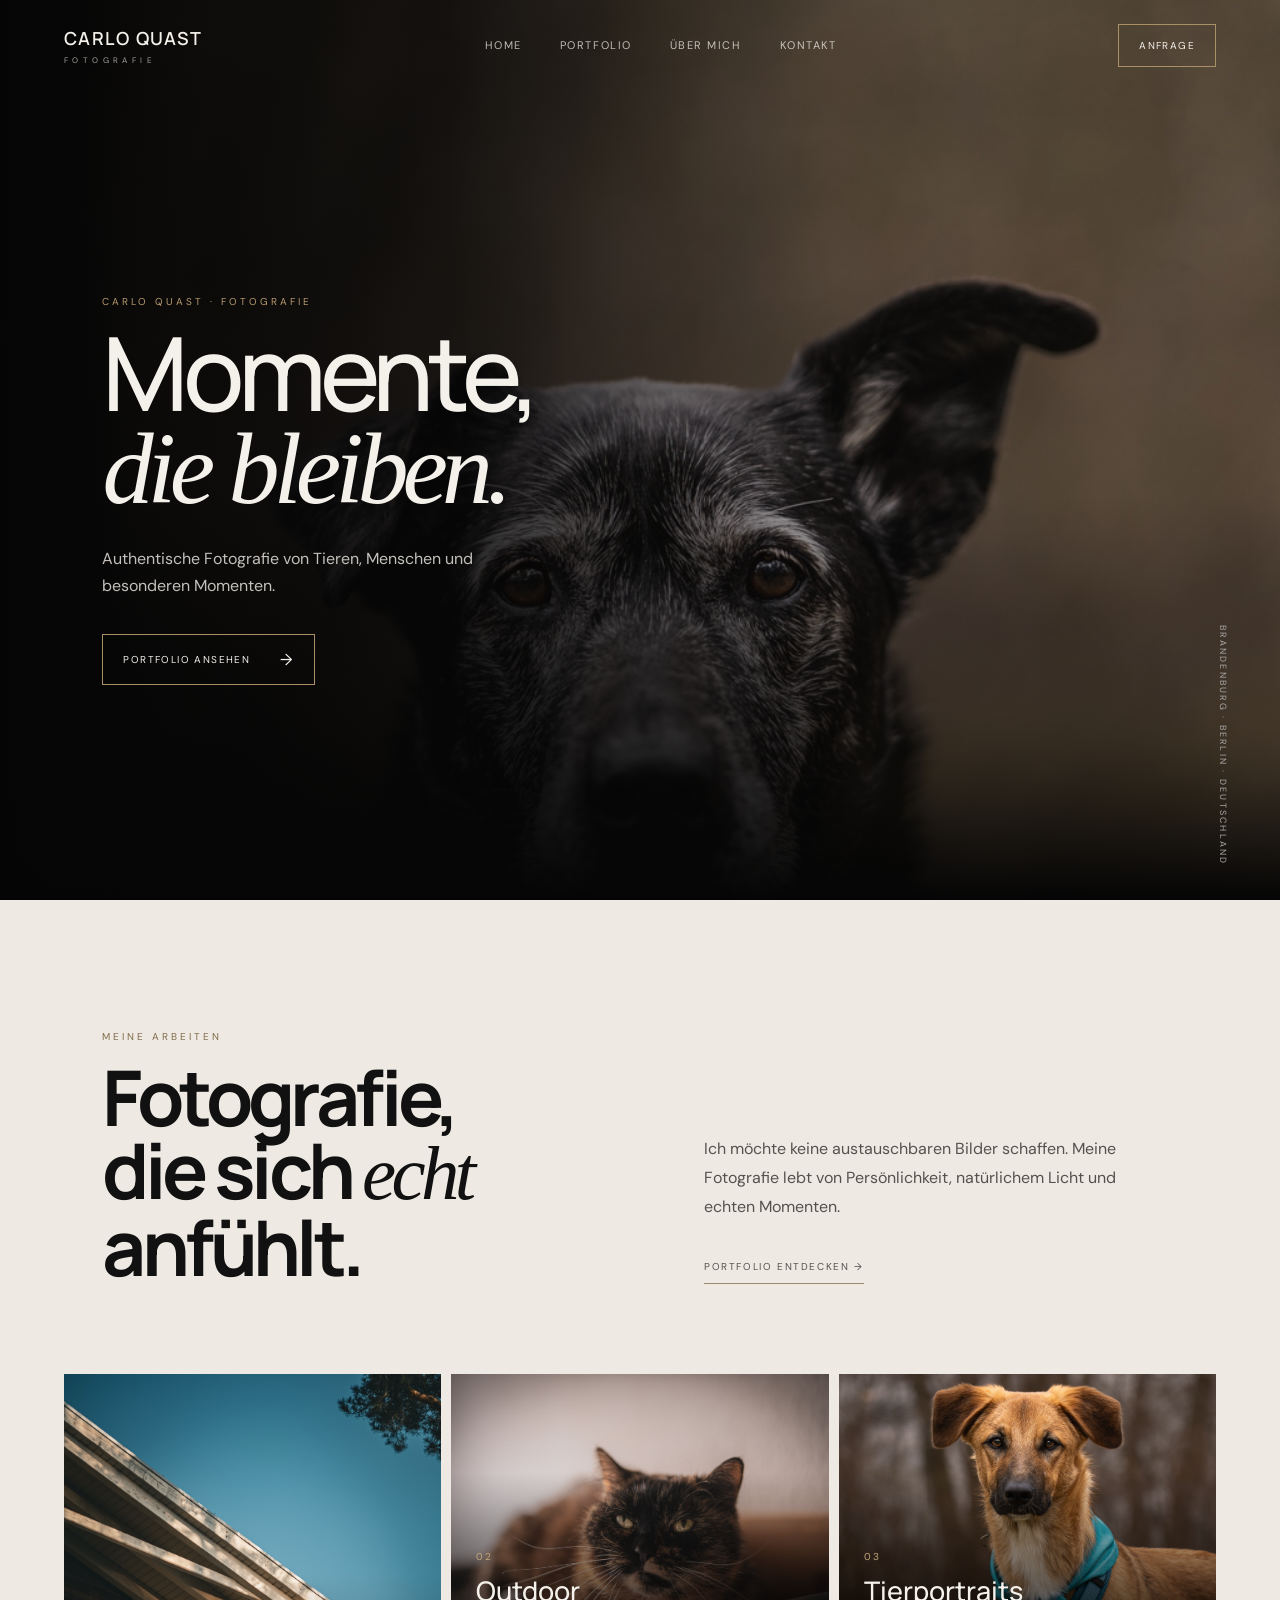
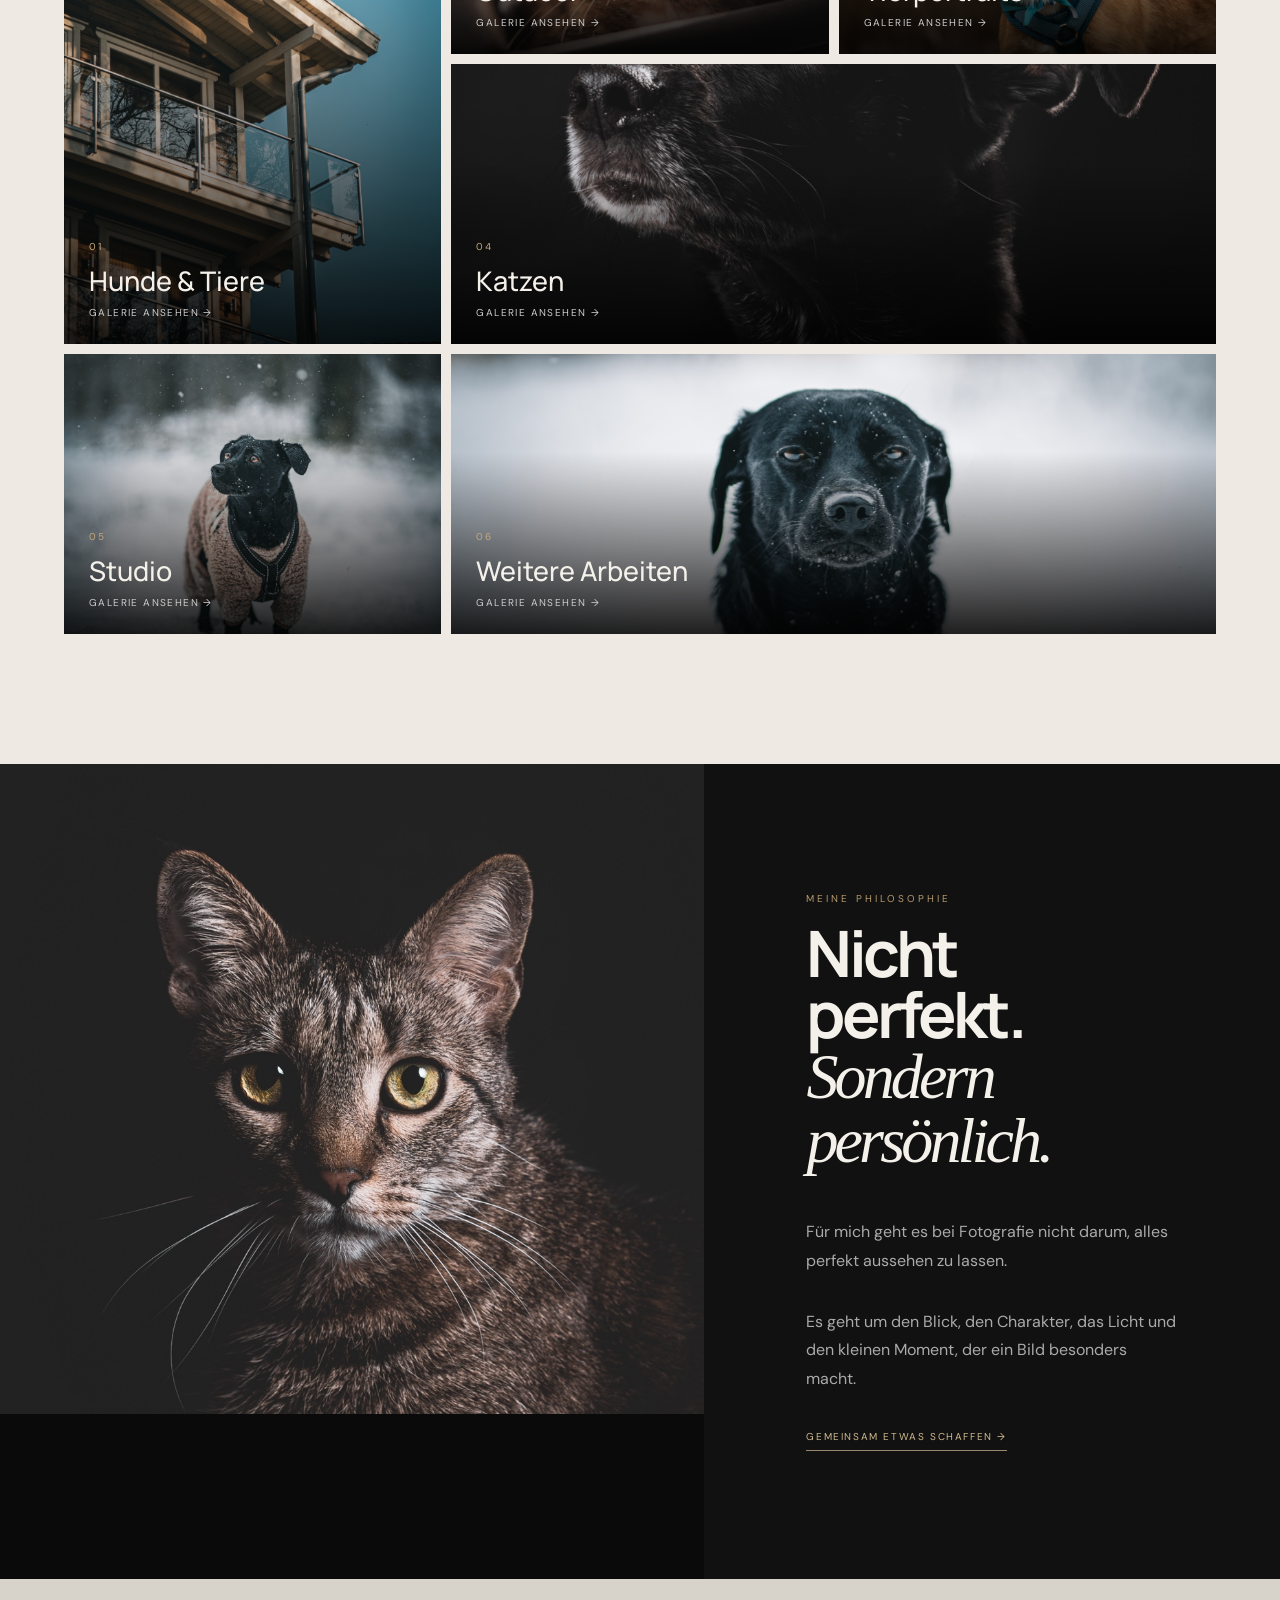
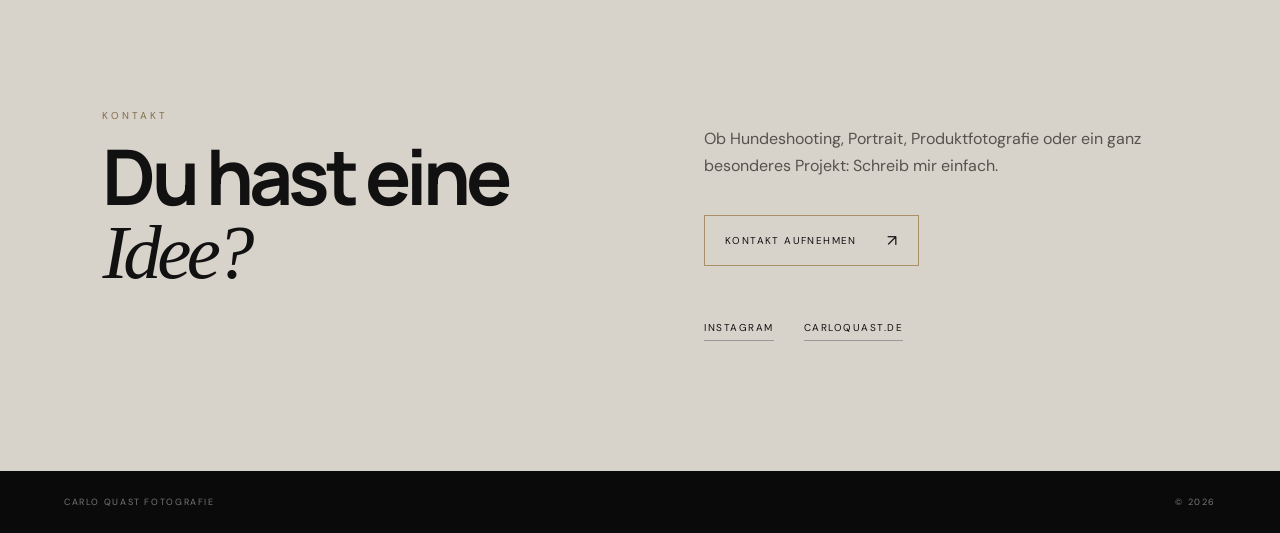
==== commit 33e35e20: "Add files via upload" ====
--- a/index.html
+++ b/index.html
@@ -1,459 +1,17 @@
-<!DOCTYPE html>
-<html lang="de">
-<head>
-    <meta charset="UTF-8">
-    <meta name="viewport" content="width=device-width, initial-scale=1.0">
-
-    <title>Carlo Quast Fotografie</title>
-
-    <meta
-        name="description"
-        content="Carlo Quast Fotografie – authentische Tier-, Portrait- und Produktfotografie aus Brandenburg."
-    >
-
-    <link rel="preconnect" href="https://fonts.googleapis.com">
-    <link rel="preconnect" href="https://fonts.gstatic.com" crossorigin>
-
-    <link
-        href="https://fonts.googleapis.com/css2?family=DM+Sans:wght@400;500;600&family=Manrope:wght@400;500;600;700&display=swap"
-        rel="stylesheet"
-    >
-
-    <link rel="stylesheet" href="style.css">
-</head>
-
-<body>
-
-<!-- =========================
-     NAVIGATION
-========================= -->
-
-<header class="navbar">
-
-    <a href="#home" class="logo">
-        <strong>CARLO QUAST</strong>
-        <span>FOTOGRAFIE</span>
-    </a>
-
-    <nav class="desktop-nav">
-        <a href="#home">Home</a>
-        <a href="#portfolio">Portfolio</a>
-        <a href="#about">Über mich</a>
-        <a href="#contact">Kontakt</a>
-    </nav>
-
-    <a href="#contact" class="nav-button">
-        Anfrage
-    </a>
-
-    <button class="mobile-menu-button" aria-label="Menü öffnen">
-        ☰
-    </button>
-
-</header>
-
-
-<!-- =========================
-     MOBILE MENU
-========================= -->
-
-<div class="mobile-menu">
-
-    <a href="#home">Home</a>
-    <a href="#portfolio">Portfolio</a>
-    <a href="#about">Über mich</a>
-    <a href="#contact">Kontakt</a>
-
-</div>
-
-
+<!DOCTYPE html><html lang="de"><head><meta charset="UTF-8"><meta name="viewport" content="width=device-width, initial-scale=1.0"><meta name="description" content="Carlo Quast Fotografie – authentische Tier-, Portrait- und Produktfotografie aus Brandenburg."><title>Carlo Quast — Fotografie</title><link rel="preconnect" href="https://fonts.googleapis.com"><link rel="preconnect" href="https://fonts.gstatic.com" crossorigin><link href="https://fonts.googleapis.com/css2?family=DM+Sans:wght@400;500;600&family=Manrope:wght@400;500;600;700&display=swap" rel="stylesheet"><link rel="stylesheet" href="style.css"></head><body>
+<header class="navbar"><a href="#home" class="logo"><strong>CARLO QUAST</strong><span>FOTOGRAFIE</span></a><nav class="desktop-nav"><a href="#home">Home</a><a href="portfolio.html">Portfolio</a><a href="#about">Über mich</a><a href="#contact">Kontakt</a></nav><a href="#contact" class="nav-button">Anfrage</a><button class="mobile-menu-button" aria-label="Menü öffnen">☰</button></header>
+<div class="mobile-menu"><a href="#home">Home</a><a href="portfolio.html">Portfolio</a><a href="#about">Über mich</a><a href="#contact">Kontakt</a></div>
 <main>
-
-<!-- =========================
-     HERO
-========================= -->
-
-<section class="hero" id="home">
-
-    <div class="hero-background">
-
-        <img
-            src="hund-01.jpeg"
-            alt="Hundefotografie von Carlo Quast"
-        >
-
-    </div>
-
-    <div class="hero-overlay"></div>
-
-    <div class="hero-content">
-
-        <p class="eyebrow">
-            CARLO QUAST · FOTOGRAFIE
-        </p>
-
-        <h1>
-            Momente,<br>
-            <em>die bleiben.</em>
-        </h1>
-
-        <p class="hero-text">
-            Authentische Fotografie von Tieren, Menschen
-            und besonderen Momenten.
-        </p>
-
-        <a href="#portfolio" class="primary-button">
-            Portfolio ansehen
-            <span>→</span>
-        </a>
-
-    </div>
-
-    <div class="hero-location">
-        BRANDENBURG · BERLIN · DEUTSCHLAND
-    </div>
-
-</section>
-
-
-<!-- =========================
-     INTRO
-========================= -->
-
-<section class="intro-section">
-
-    <div class="intro-heading">
-
-        <p class="eyebrow dark">
-            MEINE ARBEITEN
-        </p>
-
-        <h2>
-            Fotografie,<br>
-            die sich <em>echt</em> anfühlt.
-        </h2>
-
-    </div>
-
-    <div class="intro-text">
-
-        <p>
-            Ich möchte keine austauschbaren Bilder schaffen.
-            Meine Fotografie lebt von Persönlichkeit,
-            natürlichem Licht und echten Momenten.
-        </p>
-
-        <a href="#portfolio" class="text-link">
-            Portfolio entdecken →
-        </a>
-
-    </div>
-
-</section>
-
-
-<!-- =========================
-     PORTFOLIO
-========================= -->
-
-<section class="portfolio-section" id="portfolio">
-
-    <div class="portfolio-grid">
-
-
-        <!-- HUNDE -->
-
-        <article class="portfolio-card card-large">
-
-            <img
-                src="hund-02.jpeg"
-                alt="Hundefotografie"
-            >
-
-            <div class="card-overlay">
-
-                <span>01</span>
-
-                <h3>
-                    Hunde & Tiere
-                </h3>
-
-                <p>
-                    Emotionale Tierportraits
-                </p>
-
-            </div>
-
-        </article>
-
-
-        <!-- WINTER -->
-
-        <article class="portfolio-card">
-
-            <img
-                src="winter-hund.jpeg"
-                alt="Hund im Schnee"
-            >
-
-            <div class="card-overlay">
-
-                <span>02</span>
-
-                <h3>
-                    Outdoor
-                </h3>
-
-                <p>
-                    Natürlich & authentisch
-                </p>
-
-            </div>
-
-        </article>
-
-
-        <!-- HUND PORTRAIT -->
-
-        <article class="portfolio-card dark-card">
-
-            <img
-                src="hund-03.jpeg"
-                alt="Schwarzer Hund im Schnee"
-            >
-
-            <div class="card-overlay">
-
-                <span>03</span>
-
-                <h3>
-                    Tierportraits
-                </h3>
-
-                <p>
-                    Charakter in Bildern
-                </p>
-
-            </div>
-
-        </article>
-
-
-        <!-- KATZE -->
-
-        <article class="portfolio-card wide-card">
-
-            <img
-                src="katze-01.jpeg"
-                alt="Katzenportrait"
-            >
-
-            <div class="card-overlay">
-
-                <span>04</span>
-
-                <h3>
-                    Katzen
-                </h3>
-
-                <p>
-                    Ausdruck & Persönlichkeit
-                </p>
-
-            </div>
-
-        </article>
-
-
-        <!-- STUDIO -->
-
-        <article class="portfolio-card">
-
-            <img
-                src="katze-02.jpeg"
-                alt="Katzenportrait im Studio"
-            >
-
-            <div class="card-overlay">
-
-                <span>05</span>
-
-                <h3>
-                    Studio
-                </h3>
-
-                <p>
-                    Licht. Schatten. Charakter.
-                </p>
-
-            </div>
-
-        </article>
-
-
-        <!-- ARCHITEKTUR -->
-
-        <article class="portfolio-card wide-card">
-
-            <img
-                src="architektur.jpeg"
-                alt="Architekturfotografie"
-            >
-
-            <div class="card-overlay">
-
-                <span>06</span>
-
-                <h3>
-                    Weitere Arbeiten
-                </h3>
-
-                <p>
-                    Architektur & Projekte
-                </p>
-
-            </div>
-
-        </article>
-
-
-    </div>
-
-</section>
-
-
-<!-- =========================
-     ABOUT
-========================= -->
-
-<section class="about-section" id="about">
-
-    <div class="about-image">
-
-        <img
-            src="hund-04.jpeg"
-            alt="Schwarzer Hund"
-        >
-
-    </div>
-
-    <div class="about-content">
-
-        <p class="eyebrow">
-            MEINE PHILOSOPHIE
-        </p>
-
-        <h2>
-            Nicht perfekt.<br>
-            <em>Sondern persönlich.</em>
-        </h2>
-
-        <p>
-            Für mich geht es bei Fotografie nicht darum,
-            alles perfekt aussehen zu lassen.
-        </p>
-
-        <p>
-            Es geht um den Blick, den Charakter,
-            das Licht und den kleinen Moment,
-            der ein Bild besonders macht.
-        </p>
-
-        <p>
-            Genau diese Momente möchte ich festhalten.
-        </p>
-
-        <a href="#contact" class="text-link light-link">
-            Gemeinsam etwas schaffen →
-        </a>
-
-    </div>
-
-</section>
-
-
-<!-- =========================
-     CONTACT
-========================= -->
-
-<section class="contact-section" id="contact">
-
-    <div class="contact-heading">
-
-        <p class="eyebrow dark">
-            KONTAKT
-        </p>
-
-        <h2>
-            Du hast eine<br>
-            <em>Idee?</em>
-        </h2>
-
-    </div>
-
-    <div class="contact-content">
-
-        <p>
-            Ob Hundeshooting, Portrait,
-            Produktfotografie oder ein
-            ganz besonderes Projekt:
-        </p>
-
-        <p>
-            Schreib mir einfach.
-        </p>
-
-        <a
-            href="mailto:info@carloquast.de"
-            class="contact-button"
-        >
-            Kontakt aufnehmen
-            <span>↗</span>
-        </a>
-
-        <div class="social-links">
-
-            <a
-                href="https://instagram.com/carlography_"
-                target="_blank"
-            >
-                Instagram
-            </a>
-
-            <a
-                href="https://carloquast.de"
-                target="_blank"
-            >
-                carloquast.de
-            </a>
-
-        </div>
-
-    </div>
-
-</section>
-
-</main>
-
-
-<!-- =========================
-     FOOTER
-========================= -->
-
-<footer>
-
-    <span>
-        CARLO QUAST FOTOGRAFIE
-    </span>
-
-    <span>
-        © 2026
-    </span>
-
-</footer>
-
-
-<script src="script.js"></script>
-
-</body>
-</html>
+<section class="hero" id="home"><div class="hero-background"><img src="hund-01.jpeg" alt="Hundefotografie von Carlo Quast"></div><div class="hero-overlay"></div><div class="hero-content"><p class="eyebrow">CARLO QUAST · FOTOGRAFIE</p><h1>Momente,<br><em>die bleiben.</em></h1><p class="hero-text">Authentische Fotografie von Tieren, Menschen und besonderen Momenten.</p><a href="portfolio.html" class="primary-button">Portfolio ansehen <span>→</span></a></div><div class="hero-location">BRANDENBURG · BERLIN · DEUTSCHLAND</div></section>
+<section class="intro-section"><div class="intro-heading"><p class="eyebrow dark">MEINE ARBEITEN</p><h2>Fotografie,<br>die sich <em>echt</em> anfühlt.</h2></div><div class="intro-text"><p>Ich möchte keine austauschbaren Bilder schaffen. Meine Fotografie lebt von Persönlichkeit, natürlichem Licht und echten Momenten.</p><a href="portfolio.html" class="text-link">Portfolio entdecken →</a></div></section>
+<section class="portfolio-section"><div class="portfolio-grid">
+<a class="portfolio-card card-large" href="hunde.html"><img src="hund-02.jpeg" alt="Hundefotografie"><div class="card-overlay"><span>01</span><h3>Hunde & Tiere</h3><p>Galerie ansehen →</p></div></a>
+<a class="portfolio-card" href="hunde.html"><img src="winter-hund.jpeg" alt="Hund im Schnee"><div class="card-overlay"><span>02</span><h3>Outdoor</h3><p>Galerie ansehen →</p></div></a>
+<a class="portfolio-card" href="hunde.html"><img src="hund-03.jpeg" alt="Tierportrait"><div class="card-overlay"><span>03</span><h3>Tierportraits</h3><p>Galerie ansehen →</p></div></a>
+<a class="portfolio-card wide-card" href="hunde.html"><img src="katze-01.jpeg" alt="Katzenportrait"><div class="card-overlay"><span>04</span><h3>Katzen</h3><p>Galerie ansehen →</p></div></a>
+<a class="portfolio-card" href="weitere.html"><img src="katze-02.jpeg" alt="Studiofotografie"><div class="card-overlay"><span>05</span><h3>Studio</h3><p>Galerie ansehen →</p></div></a>
+<a class="portfolio-card wide-card" href="weitere.html"><img src="architektur.jpeg" alt="Architekturfotografie"><div class="card-overlay"><span>06</span><h3>Weitere Arbeiten</h3><p>Galerie ansehen →</p></div></a>
+</div></section>
+<section class="about-section" id="about"><div class="about-image"><img src="hund-04.jpeg" alt="Schwarzer Hund"></div><div class="about-content"><p class="eyebrow">MEINE PHILOSOPHIE</p><h2>Nicht perfekt.<br><em>Sondern persönlich.</em></h2><p>Für mich geht es bei Fotografie nicht darum, alles perfekt aussehen zu lassen.</p><p>Es geht um den Blick, den Charakter, das Licht und den kleinen Moment, der ein Bild besonders macht.</p><a href="#contact" class="text-link light-link">Gemeinsam etwas schaffen →</a></div></section>
+<section class="contact-section" id="contact"><div class="contact-heading"><p class="eyebrow dark">KONTAKT</p><h2>Du hast eine<br><em>Idee?</em></h2></div><div class="contact-content"><p>Ob Hundeshooting, Portrait, Produktfotografie oder ein ganz besonderes Projekt: Schreib mir einfach.</p><a href="mailto:info@carloquast.de" class="contact-button">Kontakt aufnehmen <span>↗</span></a><div class="social-links"><a href="https://instagram.com/carlography_" target="_blank">Instagram</a><a href="https://carloquast.de" target="_blank">carloquast.de</a></div></div></section>
+</main><footer><span>CARLO QUAST FOTOGRAFIE</span><span>© 2026</span></footer><script src="script.js"></script></body></html>
--- a/style.css
+++ b/style.css
@@ -1 +1,6 @@
-*{box-sizing:border-box}html{scroll-behavior:smooth}body{margin:0;background:#0b0b0b;color:#f5f3ef;font-family:"DM Sans",sans-serif}a{color:inherit;text-decoration:none}img{display:block;width:100%;height:100%;object-fit:cover}.nav{height:82px;display:flex;align-items:center;justify-content:space-between;padding:0 5vw;position:absolute;z-index:10;width:100%;background:linear-gradient(#090909aa,transparent)}.brand{display:flex;flex-direction:column;letter-spacing:.12em}.brand span{font:600 18px Manrope,sans-serif}.brand small{font-size:9px;letter-spacing:.55em;margin-top:4px;opacity:.65}.nav nav{display:flex;gap:34px;font-size:12px;text-transform:uppercase;letter-spacing:.12em}.nav nav a{opacity:.8}.nav-cta,.button{border:1px solid #a89168;padding:14px 20px;text-transform:uppercase;letter-spacing:.12em;font-size:11px}.nav-cta span,.button span{margin-left:22px}.menu{display:none;background:none;border:0;color:white;font-size:23px}.hero{min-height:92vh;display:grid;grid-template-columns:48% 52%;position:relative;overflow:hidden;background:#090909}.hero-copy{padding:20vh 5vw 10vh;z-index:2;display:flex;flex-direction:column;justify-content:center}.eyebrow{font-size:10px;letter-spacing:.3em;color:#bda579;margin:0 0 18px}.hero h1{font:500 clamp(58px,7vw,104px)/.92 Manrope,sans-serif;letter-spacing:-.055em;margin:0 0 28px}.hero h1 em,h2 em{font-family:Georgia,serif;font-weight:400}.lead{max-width:440px;color:#bdbbb6;line-height:1.7;font-size:16px;margin:0 0 34px}.button{width:max-content}.hero-image{position:relative}.hero-image:after{content:"";position:absolute;inset:0;background:linear-gradient(90deg,#090909 0%,transparent 35%),linear-gradient(0deg,#09090922,transparent 30%)}.hero-meta{position:absolute;right:4vw;bottom:35px;font-size:9px;letter-spacing:.22em;writing-mode:vertical-rl;color:#aaa;z-index:3}.intro{padding:120px 8vw 70px;display:grid;grid-template-columns:1fr 1fr;gap:10vw;background:#f2f0ec;color:#121212}.intro .eyebrow{color:#806b4b}.intro h2,.contact h2{font:600 clamp(48px,6vw,82px)/.94 Manrope,sans-serif;letter-spacing:-.05em;margin:0}.intro>p{align-self:end;max-width:430px;color:#5c5a56;line-height:1.8}.gallery{background:#f2f0ec;color:#111;padding:0 5vw 130px;display:grid;grid-template-columns:repeat(12,1fr);grid-auto-rows:260px;gap:10px}.tile{grid-column:span 4;position:relative;overflow:hidden;background:#222}.tile.tall{grid-row:span 2}.tile.wide{grid-column:span 8}.tile:after{content:"";position:absolute;inset:0;background:linear-gradient(0deg,#000b,transparent 60%)}.tile div{position:absolute;z-index:2;left:24px;bottom:22px}.tile span{font-size:10px;letter-spacing:.2em;color:#d3bc91}.tile h3{font:500 28px Manrope,sans-serif;margin:8px 0}.tile a{font-size:10px;letter-spacing:.15em;text-transform:uppercase}.tile img{transition:transform .7s ease;filter:saturate(.9)}.tile:hover img{transform:scale(1.04)}.statement{display:grid;grid-template-columns:55% 45%;min-height:650px}.statement-image{height:650px}.statement-copy{padding:10vw 8vw;background:#111;display:flex;flex-direction:column;justify-content:center}.statement-copy h2{font:500 clamp(48px,5vw,76px)/.96 Manrope,sans-serif;letter-spacing:-.05em;margin:0 0 30px}.statement-copy>p:not(.eyebrow){color:#aaa;line-height:1.8;max-width:420px}.text-link{margin-top:20px;font-size:11px;letter-spacing:.16em;text-transform:uppercase;color:#d2bb91}.contact{padding:120px 8vw;display:grid;grid-template-columns:1fr 1fr;gap:10vw;background:#d8d4cc;color:#111}.contact .eyebrow{color:#806b4b}.contact-right{align-self:end}.contact-right>p{max-width:430px;line-height:1.8;color:#4e4c48;margin-bottom:30px}.button.light{display:inline-block;color:#111;border-color:#806b4b}.socials{display:flex;gap:28px;margin-top:60px;font-size:11px;text-transform:uppercase;letter-spacing:.14em}.socials a{border-bottom:1px solid #888;padding-bottom:7px}footer{padding:25px 5vw;display:flex;justify-content:space-between;color:#777;background:#0b0b0b;font-size:9px;letter-spacing:.2em}@media(max-width:800px){.nav{height:72px;padding:0 6vw}.nav nav,.nav-cta{display:none}.menu{display:block}.brand span{font-size:16px}.hero{min-height:100svh;display:block}.hero-image{position:absolute;inset:0}.hero-image:after{background:linear-gradient(90deg,#090909dd 0%,#09090955 60%,#09090933),linear-gradient(0deg,#090909 0%,transparent 55%)}.hero-copy{min-height:100svh;padding:150px 8vw 70px;justify-content:flex-end}.hero h1{font-size:58px}.lead{font-size:14px}.hero-meta{display:none}.intro{padding:80px 8vw 55px;display:block}.intro h2{font-size:48px;margin-bottom:35px}.gallery{padding:0 5vw 80px;display:grid;grid-template-columns:1fr 1fr;grid-auto-rows:220px;gap:7px}.tile,.tile.wide{grid-column:span 1}.tile.tall{grid-row:span 2}.tile:nth-child(3){grid-column:span 2}.tile:nth-child(6){grid-column:span 2}.tile h3{font-size:20px}.tile div{left:15px;bottom:15px}.statement{display:block}.statement-image{height:440px}.statement-copy{padding:75px 8vw 90px}.statement-copy h2{font-size:50px}.contact{padding:80px 8vw;display:block}.contact h2{font-size:55px;margin-bottom:50px}.socials{margin-top:45px;flex-direction:column;gap:18px}footer{padding:22px 6vw;letter-spacing:.12em;font-size:8px}}
+*{box-sizing:border-box}html{scroll-behavior:smooth}body{margin:0;background:#0a0a0a;color:#f4f1eb;font-family:"DM Sans",sans-serif}img{display:block;width:100%;height:100%;object-fit:cover}a{color:inherit;text-decoration:none}.navbar{position:absolute;top:0;left:0;width:100%;height:90px;padding:0 5vw;display:flex;align-items:center;justify-content:space-between;z-index:20}.logo{display:flex;flex-direction:column}.logo strong{font-family:"Manrope",sans-serif;font-size:18px;letter-spacing:.08em;font-weight:600}.logo span{margin-top:5px;font-size:8px;letter-spacing:.55em;opacity:.65}.desktop-nav{display:flex;gap:38px}.desktop-nav a{font-size:11px;text-transform:uppercase;letter-spacing:.14em;opacity:.75}.desktop-nav a:hover{opacity:1}.nav-button,.primary-button,.contact-button{border:1px solid #a99067;padding:14px 20px;font-size:10px;text-transform:uppercase;letter-spacing:.14em}.mobile-menu-button{display:none;border:0;background:none;color:#fff;font-size:24px}.mobile-menu{position:fixed;top:0;right:-100%;width:80%;height:100vh;background:#111;z-index:15;padding:130px 40px;display:flex;flex-direction:column;gap:35px;transition:right .4s}.mobile-menu.active{right:0}.mobile-menu a{font-family:"Manrope",sans-serif;font-size:32px}.eyebrow{margin:0 0 18px;color:#b69a6d;font-size:10px;letter-spacing:.3em;text-transform:uppercase}.eyebrow.dark{color:#806b4b}.hero{position:relative;min-height:100vh;display:flex;align-items:center;overflow:hidden}.hero-background{position:absolute;inset:0}.hero-background img{object-position:center 25%;filter:saturate(.8)}.hero-overlay{position:absolute;inset:0;background:linear-gradient(90deg,#050505 0%,#050505d5 35%,#05050555 65%,#05050522),linear-gradient(0deg,#050505 0%,transparent 45%)}.hero-content{position:relative;z-index:2;width:55%;padding-left:8vw;padding-top:80px}.hero h1{margin:0 0 30px;font-family:"Manrope",sans-serif;font-size:clamp(65px,8vw,115px);line-height:.9;letter-spacing:-.06em;font-weight:500}.hero h1 em,h2 em{font-family:Georgia,serif;font-weight:400}.hero-text{max-width:430px;margin-bottom:35px;color:#c4c1bc;font-size:16px;line-height:1.7}.primary-button{display:inline-flex;align-items:center}.primary-button span,.contact-button span{margin-left:30px;font-size:16px}.primary-button:hover,.contact-button:hover,.nav-button:hover{background:#a99067;color:#111}.hero-location{position:absolute;right:4vw;bottom:35px;z-index:3;font-size:9px;letter-spacing:.25em;writing-mode:vertical-rl;color:#aaa}.intro-section{background:#eeeae3;color:#111;padding:130px 8vw 90px;display:grid;grid-template-columns:1fr 1fr;gap:10vw}.intro-section h2,.contact-section h2{margin:0;font-family:"Manrope",sans-serif;font-size:clamp(55px,6vw,90px);line-height:.95;letter-spacing:-.06em}.intro-text{align-self:end;max-width:440px;color:#55524d;line-height:1.8}.text-link{display:inline-block;margin-top:20px;border-bottom:1px solid #9b896d;padding-bottom:7px;font-size:10px;text-transform:uppercase;letter-spacing:.16em}.portfolio-section{background:#eeeae3;padding:0 5vw 130px}.portfolio-grid{display:grid;grid-template-columns:repeat(12,1fr);grid-auto-rows:280px;gap:10px}.portfolio-card{position:relative;overflow:hidden;grid-column:span 4}.card-large{grid-row:span 2}.wide-card{grid-column:span 8}.portfolio-card img{transition:transform .8s ease,filter .8s ease}.portfolio-card:hover img{transform:scale(1.05);filter:brightness(.8)}.portfolio-card:after{content:"";position:absolute;inset:0;background:linear-gradient(0deg,#000d,transparent 65%)}.card-overlay{position:absolute;left:25px;bottom:25px;z-index:3}.card-overlay span{color:#c3a779;font-size:10px;letter-spacing:.2em}.card-overlay h3{margin:7px 0;font-family:"Manrope",sans-serif;font-size:27px;font-weight:500}.card-overlay p{margin:0;font-size:10px;text-transform:uppercase;letter-spacing:.14em;color:#ccc}.about-section{display:grid;grid-template-columns:55% 45%;min-height:650px}.about-image{height:650px}.about-content{background:#111;padding:10vw 8vw;display:flex;flex-direction:column;justify-content:center}.about-content h2{margin:0 0 30px;font-family:"Manrope",sans-serif;font-size:clamp(50px,5vw,78px);line-height:.95;letter-spacing:-.06em}.about-content p:not(.eyebrow){max-width:430px;color:#aaa;line-height:1.8}.light-link{color:#d0b98d;width:max-content}.contact-section{background:#d8d3ca;color:#111;padding:130px 8vw;display:grid;grid-template-columns:1fr 1fr;gap:10vw}.contact-content{align-self:end;max-width:450px}.contact-content p{color:#55524d;line-height:1.7}.contact-button{display:inline-flex;align-items:center;margin-top:20px}.social-links{display:flex;gap:30px;margin-top:55px}.social-links a{border-bottom:1px solid #999;padding-bottom:6px;font-size:10px;text-transform:uppercase;letter-spacing:.15em}footer{padding:25px 5vw;display:flex;justify-content:space-between;background:#0a0a0a;color:#777;font-size:9px;letter-spacing:.18em}
+
+/* Portfolio pages */
+.page-hero{min-height:72vh;position:relative;display:flex;align-items:flex-end;overflow:hidden}.page-hero img{position:absolute;inset:0}.page-hero:after{content:"";position:absolute;inset:0;background:linear-gradient(0deg,#080808 0%,#08080855 55%,#08080822)}.page-title{position:relative;z-index:2;padding:0 8vw 80px}.page-title h1{margin:0;font-family:"Manrope",sans-serif;font-size:clamp(60px,8vw,120px);line-height:.9;letter-spacing:-.06em}.page-title h1 em{font-family:Georgia,serif;font-weight:400}.page-title p{max-width:500px;color:#bbb;line-height:1.7}.back{position:absolute;z-index:4;top:115px;left:5vw;font-size:10px;text-transform:uppercase;letter-spacing:.15em;color:#ccc}.gallery-page{background:#eeeae3;color:#111;padding:100px 5vw 130px}.gallery-intro{display:flex;justify-content:space-between;gap:60px;margin:0 3vw 55px}.gallery-intro h2{font-family:"Manrope",sans-serif;font-size:54px;letter-spacing:-.05em;margin:0}.gallery-intro p{max-width:420px;color:#5a5752;line-height:1.8}.photo-grid{columns:3 280px;column-gap:10px}.photo-item{break-inside:avoid;margin:0 0 10px;overflow:hidden;background:#ddd}.photo-item img{height:auto;transition:transform .7s}.photo-item:hover img{transform:scale(1.025)}.category-note{padding:80px 5vw 120px;background:#111;text-align:center}.category-note h2{font-family:"Manrope",sans-serif;font-size:55px;letter-spacing:-.05em;margin:0 0 20px}.category-note p{color:#aaa;max-width:500px;margin:0 auto 30px;line-height:1.7}.coming{background:#eeeae3;color:#111;min-height:70vh;padding:180px 8vw 100px}.coming h1{font-family:"Manrope",sans-serif;font-size:clamp(60px,8vw,110px);line-height:.9;letter-spacing:-.06em;margin:0 0 25px}.coming p{max-width:520px;color:#555;line-height:1.8}
+
+@media(max-width:800px){.navbar{height:75px;padding:0 6vw}.desktop-nav,.nav-button{display:none}.mobile-menu-button{display:block}.hero{min-height:100svh}.hero-overlay{background:linear-gradient(90deg,#050505e8,#05050555),linear-gradient(0deg,#050505,transparent 55%)}.hero-content{width:100%;padding:130px 8vw 65px;display:flex;flex-direction:column;justify-content:flex-end;min-height:100svh}.hero h1{font-size:60px}.hero-text{font-size:14px}.hero-location{display:none}.intro-section{display:block;padding:80px 8vw 60px}.intro-section h2{font-size:52px}.intro-text{margin-top:40px}.portfolio-section{padding:0 5vw 80px}.portfolio-grid{grid-template-columns:1fr 1fr;grid-auto-rows:220px;gap:7px}.portfolio-card{grid-column:span 1}.card-large{grid-row:span 2}.wide-card{grid-column:span 2}.card-overlay{left:15px;bottom:15px}.card-overlay h3{font-size:19px}.card-overlay p{font-size:8px}.about-section{display:block}.about-image{height:430px}.about-content{padding:80px 8vw 90px}.about-content h2{font-size:52px}.contact-section{display:block;padding:80px 8vw}.contact-section h2{font-size:60px}.contact-content{margin-top:50px}.social-links{flex-direction:column;gap:18px}.page-hero{min-height:75svh}.page-title{padding:0 8vw 60px}.page-title h1{font-size:58px}.back{top:95px;left:8vw}.gallery-page{padding:70px 5vw 90px}.gallery-intro{display:block;margin:0 3vw 40px}.gallery-intro h2{font-size:43px;margin-bottom:20px}.photo-grid{columns:2 150px;column-gap:7px}.photo-item{margin-bottom:7px}.category-note{padding:70px 8vw 90px}.category-note h2{font-size:43px}.coming{padding:150px 8vw 90px}.coming h1{font-size:58px}footer{padding:22px 6vw;font-size:8px}}
